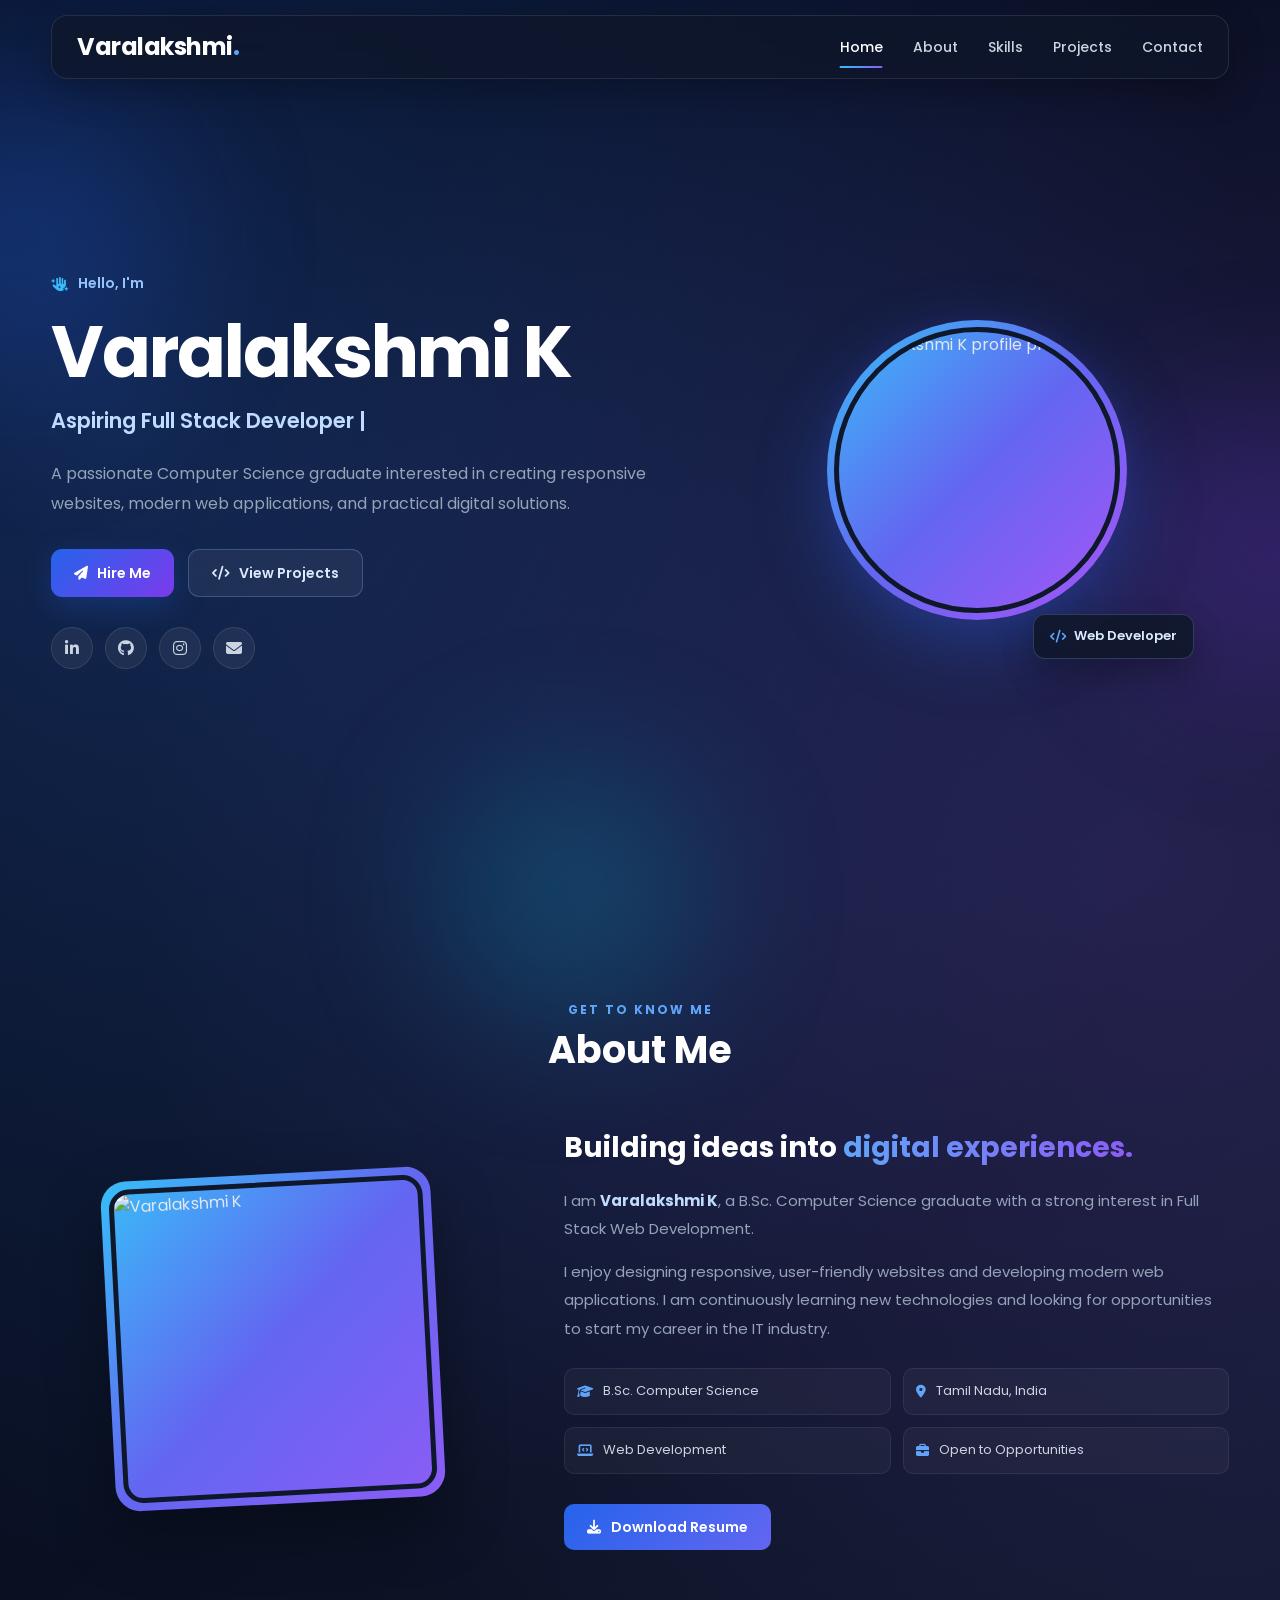
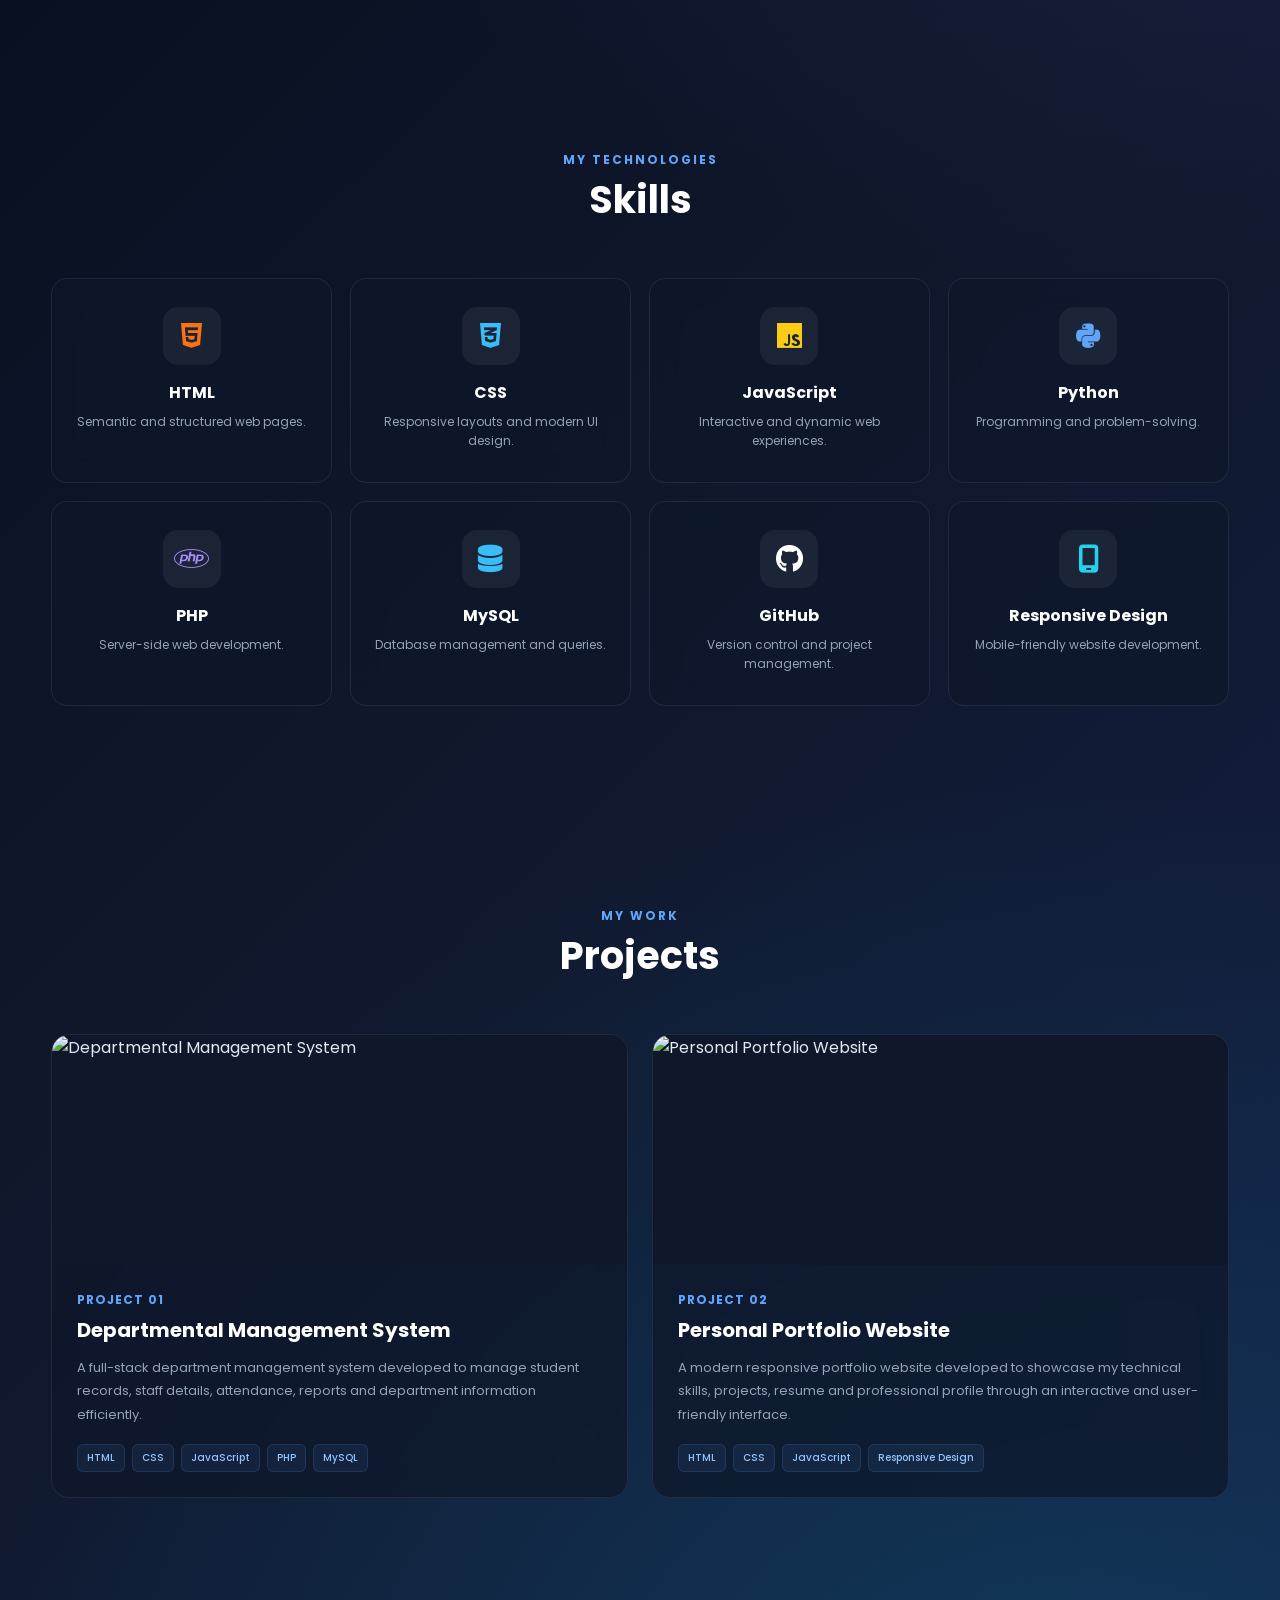
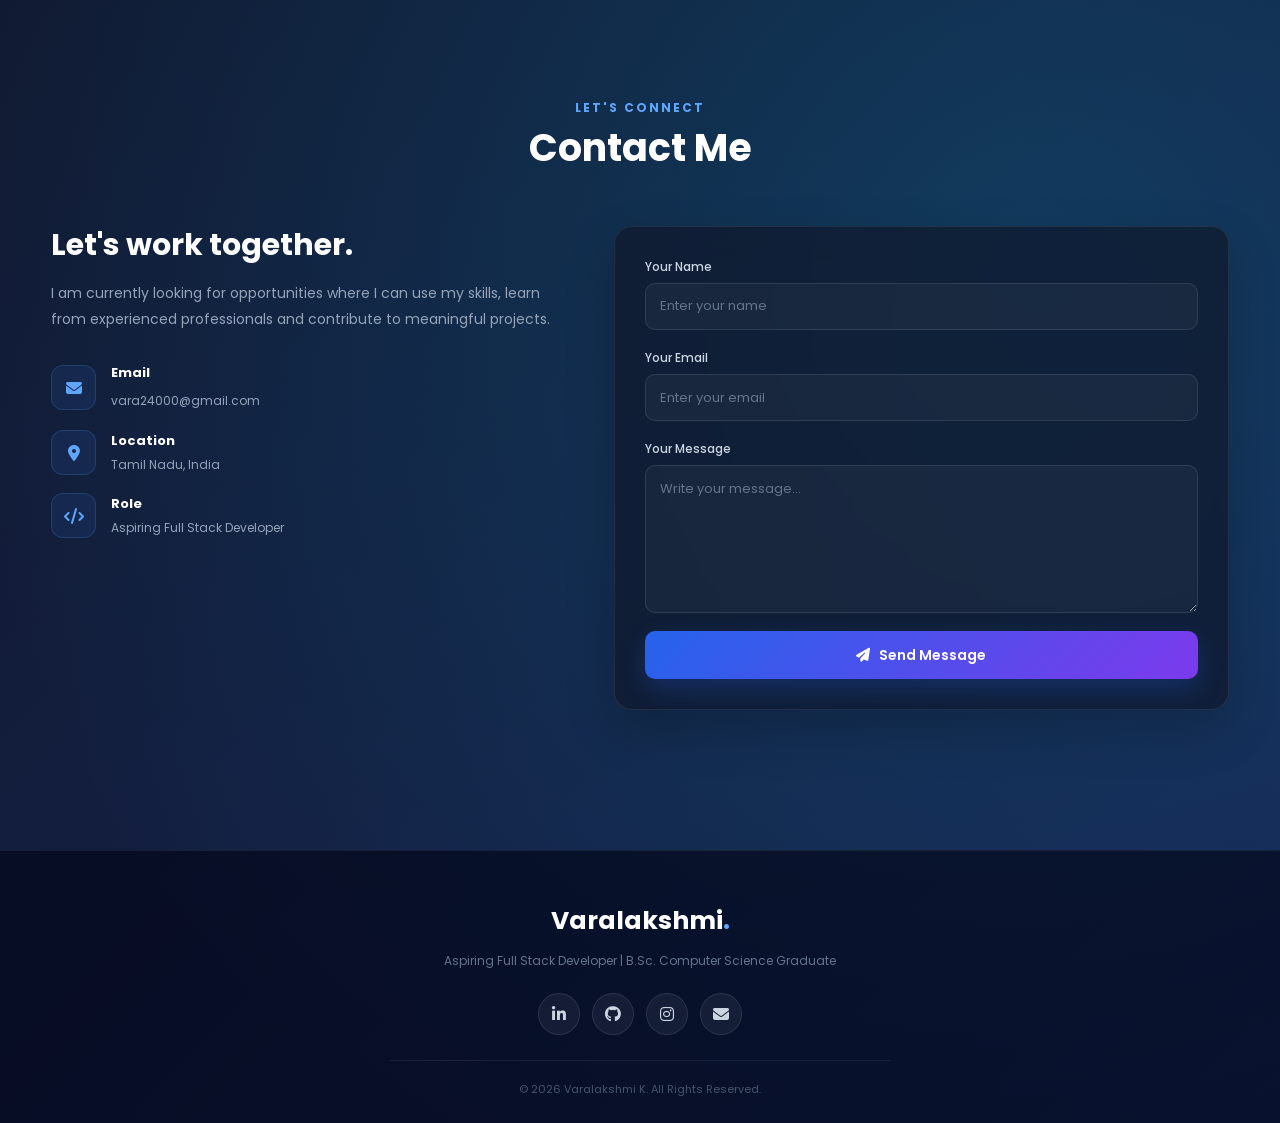
==== index.html @ 0489f7c1 "Add files via upload" ====
<!DOCTYPE html>
<html lang="en">

<head>
    <meta charset="UTF-8">
    <meta name="viewport" content="width=device-width, initial-scale=1.0">

    <title>Varalakshmi K | Full Stack Developer</title>

    <meta name="description"
        content="Portfolio of Varalakshmi K, B.Sc. Computer Science Graduate and aspiring Full Stack Developer.">

    <!-- Google Font -->
    <link rel="preconnect" href="https://fonts.googleapis.com">
    <link rel="preconnect" href="https://fonts.gstatic.com" crossorigin>

    <link
        href="https://fonts.googleapis.com/css2?family=Poppins:wght@300;400;500;600;700&display=swap"
        rel="stylesheet">

    <!-- Font Awesome -->
    <link
        rel="stylesheet"
        href="https://cdnjs.cloudflare.com/ajax/libs/font-awesome/6.5.1/css/all.min.css">

    <!-- Main CSS -->
    <link rel="stylesheet" href="style.css">
</head>

<body>

    <!-- ================= BACKGROUND GRAPHICS ================= -->

    <div class="bg-shape shape-one" aria-hidden="true"></div>
    <div class="bg-shape shape-two" aria-hidden="true"></div>
    <div class="bg-shape shape-three" aria-hidden="true"></div>


    <!-- ================= NAVBAR ================= -->

    <header>
        <nav class="navbar" aria-label="Main Navigation">

            <a href="#home" class="logo" aria-label="Varalakshmi Home">
                Varalakshmi<span>.</span>
            </a>

            <button
                type="button"
                class="menu-toggle"
                aria-label="Open Menu"
                aria-expanded="false"
                aria-controls="navLinks">

                <i class="fas fa-bars" aria-hidden="true"></i>

            </button>

            <ul class="nav-links" id="navLinks">

                <li>
                    <a href="#home">Home</a>
                </li>

                <li>
                    <a href="#about">About</a>
                </li>

                <li>
                    <a href="#skills">Skills</a>
                </li>

                <li>
                    <a href="#projects">Projects</a>
                </li>

                <li>
                    <a href="#contact">Contact</a>
                </li>

            </ul>

        </nav>
    </header>


    <!-- ================= MAIN CONTENT ================= -->

    <main>

        <!-- ================= HERO ================= -->

        <section id="home" class="hero hidden">

            <div class="hero-content">

                <p class="hello-text">
                    <i class="fas fa-hand-sparkles" aria-hidden="true"></i>
                    Hello, I'm
                </p>

                <h1>
                    Varalakshmi K
                </h1>

                <h2>
                    <span id="typing"></span>
                    <span class="cursor" aria-hidden="true">|</span>
                </h2>

                <p class="hero-description">
                    A passionate Computer Science graduate interested in
                    creating responsive websites, modern web applications,
                    and practical digital solutions.
                </p>


                <!-- Hero Buttons -->

                <div class="hero-buttons">

                    <a href="#contact" class="primary-btn">
                        <i class="fas fa-paper-plane" aria-hidden="true"></i>
                        Hire Me
                    </a>

                    <a href="#projects" class="secondary-btn">
                        <i class="fas fa-code" aria-hidden="true"></i>
                        View Projects
                    </a>

                </div>


                <!-- Social Links -->

                <div class="hero-social">

                    <a
                        href="https://www.linkedin.com/in/vara24/"
                        target="_blank"
                        rel="noopener noreferrer"
                        aria-label="LinkedIn">

                        <i class="fab fa-linkedin-in" aria-hidden="true"></i>

                    </a>

                    <a
                        href="https://github.com/vara2006-dev"
                        target="_blank"
                        rel="noopener noreferrer"
                        aria-label="GitHub">

                        <i class="fab fa-github" aria-hidden="true"></i>

                    </a>

                    <a
                        href="https://www.instagram.com/_codes.creation_/"
                        target="_blank"
                        rel="noopener noreferrer"
                        aria-label="Instagram">

                        <i class="fab fa-instagram" aria-hidden="true"></i>

                    </a>

                    <a
                        href="mailto:vara24000@gmail.com"
                        aria-label="Send email">

                        <i class="fas fa-envelope" aria-hidden="true"></i>

                    </a>

                </div>

            </div>


            <!-- Hero Profile -->

            <div class="hero-profile">

                <div class="profile-glow" aria-hidden="true"></div>

                <div class="profile-circle">

                    <img
                        src="img/hp.png"
                        alt="Varalakshmi K profile photo"
                        loading="eager">

                </div>

                <div class="profile-badge">

                    <i class="fas fa-code" aria-hidden="true"></i>

                    <span>
                        Web Developer
                    </span>

                </div>

            </div>

        </section>


        <!-- ================= ABOUT ================= -->

        <section id="about" class="section hidden">

            <div class="section-heading">

                <p>
                    GET TO KNOW ME
                </p>

                <h2>
                    About Me
                </h2>

            </div>


            <div class="about-container">

                <!-- About Image -->

                <div class="about-image">

                    <div class="about-image-border">

                        <img
                            src="img/profile.jpg"
                            alt="Varalakshmi K"
                            loading="lazy">

                    </div>

                </div>


                <!-- About Content -->

                <div class="about-content">

                    <h3>
                        Building ideas into
                        <span>digital experiences.</span>
                    </h3>

                    <p>
                        I am <strong>Varalakshmi K</strong>, a B.Sc.
                        Computer Science graduate with a strong interest
                        in Full Stack Web Development.
                    </p>

                    <p>
                        I enjoy designing responsive, user-friendly
                        websites and developing modern web applications.
                        I am continuously learning new technologies and
                        looking for opportunities to start my career in
                        the IT industry.
                    </p>


                    <!-- About Details -->

                    <div class="about-details">

                        <div>
                            <i class="fas fa-graduation-cap" aria-hidden="true"></i>

                            <span>
                                B.Sc. Computer Science
                            </span>
                        </div>

                        <div>
                            <i class="fas fa-location-dot" aria-hidden="true"></i>

                            <span>
                                Tamil Nadu, India
                            </span>
                        </div>

                        <div>
                            <i class="fas fa-laptop-code" aria-hidden="true"></i>

                            <span>
                                Web Development
                            </span>
                        </div>

                        <div>
                            <i class="fas fa-briefcase" aria-hidden="true"></i>

                            <span>
                                Open to Opportunities
                            </span>
                        </div>

                    </div>


                    <!-- Resume -->

                    <a
                        href="/Resume.pdf"
                        download
                        class="resume-btn">

                        <i class="fas fa-download" aria-hidden="true"></i>

                        Download Resume

                    </a>

                </div>

            </div>

        </section>


        <!-- ================= SKILLS ================= -->

        <section id="skills" class="section hidden">

            <div class="section-heading">

                <p>
                    MY TECHNOLOGIES
                </p>

                <h2>
                    Skills
                </h2>

            </div>


            <div class="skills-container">

                <!-- HTML -->

                <div class="skill-card">

                    <div class="skill-icon html">
                        <i class="fab fa-html5" aria-hidden="true"></i>
                    </div>

                    <h3>HTML</h3>

                    <p>
                        Semantic and structured web pages.
                    </p>

                </div>


                <!-- CSS -->

                <div class="skill-card">

                    <div class="skill-icon css">
                        <i class="fab fa-css3-alt" aria-hidden="true"></i>
                    </div>

                    <h3>CSS</h3>

                    <p>
                        Responsive layouts and modern UI design.
                    </p>

                </div>


                <!-- JavaScript -->

                <div class="skill-card">

                    <div class="skill-icon javascript">
                        <i class="fab fa-js" aria-hidden="true"></i>
                    </div>

                    <h3>JavaScript</h3>

                    <p>
                        Interactive and dynamic web experiences.
                    </p>

                </div>


                <!-- Python -->

                <div class="skill-card">

                    <div class="skill-icon python">
                        <i class="fab fa-python" aria-hidden="true"></i>
                    </div>

                    <h3>Python</h3>

                    <p>
                        Programming and problem-solving.
                    </p>

                </div>


                <!-- PHP -->

                <div class="skill-card">

                    <div class="skill-icon php">
                        <i class="fab fa-php" aria-hidden="true"></i>
                    </div>

                    <h3>PHP</h3>

                    <p>
                        Server-side web development.
                    </p>

                </div>


                <!-- MySQL -->

                <div class="skill-card">

                    <div class="skill-icon mysql">
                        <i class="fas fa-database" aria-hidden="true"></i>
                    </div>

                    <h3>MySQL</h3>

                    <p>
                        Database management and queries.
                    </p>

                </div>


                <!-- GitHub -->

                <div class="skill-card">

                    <div class="skill-icon github">
                        <i class="fab fa-github" aria-hidden="true"></i>
                    </div>

                    <h3>GitHub</h3>

                    <p>
                        Version control and project management.
                    </p>

                </div>


                <!-- Responsive Design -->

                <div class="skill-card">

                    <div class="skill-icon responsive">
                        <i class="fas fa-mobile-screen" aria-hidden="true"></i>
                    </div>

                    <h3>Responsive Design</h3>

                    <p>
                        Mobile-friendly website development.
                    </p>

                </div>

            </div>

        </section>


        <!-- ================= PROJECTS ================= -->

        <section id="projects" class="section hidden">

            <div class="section-heading">

                <p>
                    MY WORK
                </p>

                <h2>
                    Projects
                </h2>

            </div>


            <div class="projects-container">

                <!-- ================= PROJECT 01 ================= -->

                <article class="project-card">

                    <div class="project-image">

                        <img
                            src="img/project1.png"
                            alt="Departmental Management System"
                            loading="lazy">

                        <div
                            class="project-overlay"
                            aria-hidden="true">

                            <i class="fas fa-building"></i>

                        </div>

                    </div>


                    <div class="project-content">

                        <span class="project-number">
                            PROJECT 01
                        </span>

                        <h3>
                            Departmental Management System
                        </h3>

                        <p>
                            A full-stack department management system
                            developed to manage student records,
                            staff details, attendance, reports and
                            department information efficiently.
                        </p>


                        <div class="project-tags">

                            <span>HTML</span>
                            <span>CSS</span>
                            <span>JavaScript</span>
                            <span>PHP</span>
                            <span>MySQL</span>

                        </div>

                    </div>

                </article>


                <!-- ================= PROJECT 02 ================= -->

                <article class="project-card">

                    <div class="project-image">

                        <img
                            src="img/project3.png"
                            alt="Personal Portfolio Website"
                            loading="lazy">

                        <div
                            class="project-overlay"
                            aria-hidden="true">

                            <i class="fas fa-laptop-code"></i>

                        </div>

                    </div>


                    <div class="project-content">

                        <span class="project-number">
                            PROJECT 02
                        </span>

                        <h3>
                            Personal Portfolio Website
                        </h3>

                        <p>
                            A modern responsive portfolio website
                            developed to showcase my technical skills,
                            projects, resume and professional profile
                            through an interactive and user-friendly
                            interface.
                        </p>


                        <div class="project-tags">

                            <span>HTML</span>
                            <span>CSS</span>
                            <span>JavaScript</span>
                            <span>Responsive Design</span>

                        </div>

                    </div>

                </article>

            </div>

        </section>


        <!-- ================= CONTACT ================= -->

        <section id="contact" class="section hidden">

            <div class="section-heading">

                <p>
                    LET'S CONNECT
                </p>

                <h2>
                    Contact Me
                </h2>

            </div>


            <div class="contact-container">

                <!-- Contact Information -->

                <div class="contact-info">

                    <h3>
                        Let's work together.
                    </h3>

                    <p>
                        I am currently looking for opportunities
                        where I can use my skills, learn from
                        experienced professionals and contribute
                        to meaningful projects.
                    </p>


                    <div class="contact-details">

                        <!-- Email -->

                        <div class="contact-item">

                            <div class="contact-icon">

                                <i
                                    class="fas fa-envelope"
                                    aria-hidden="true">
                                </i>

                            </div>

                            <div>

                                <h4>
                                    Email
                                </h4>

                                <a href="mailto:vara24000@gmail.com">
                                    vara24000@gmail.com
                                </a>

                            </div>

                        </div>


                        <!-- Location -->

                        <div class="contact-item">

                            <div class="contact-icon">

                                <i
                                    class="fas fa-location-dot"
                                    aria-hidden="true">
                                </i>

                            </div>

                            <div>

                                <h4>
                                    Location
                                </h4>

                                <p>
                                    Tamil Nadu, India
                                </p>

                            </div>

                        </div>


                        <!-- Role -->

                        <div class="contact-item">

                            <div class="contact-icon">

                                <i
                                    class="fas fa-code"
                                    aria-hidden="true">
                                </i>

                            </div>

                            <div>

                                <h4>
                                    Role
                                </h4>

                                <p>
                                    Aspiring Full Stack Developer
                                </p>

                            </div>

                        </div>

                    </div>

                </div>


               <!-- Contact Form -->

<form
    class="contact-form"
    id="contactForm"
    action="contact.php"
    method="POST">

    <div class="input-group">

        <label for="name">
            Your Name
        </label>

        <input
            type="text"
            id="name"
            name="name"
            placeholder="Enter your name"
            autocomplete="name"
            required>

    </div>


    <div class="input-group">

        <label for="email">
            Your Email
        </label>

        <input
            type="email"
            id="email"
            name="email"
            placeholder="Enter your email"
            autocomplete="email"
            required>

    </div>


    <div class="input-group">

        <label for="message">
            Your Message
        </label>

        <textarea
            id="message"
            name="message"
            placeholder="Write your message..."
            rows="6"
            required></textarea>

    </div>


    <button
        type="submit"
        class="send-btn"
        id="sendMessageBtn">

        <i
            class="fas fa-paper-plane"
            aria-hidden="true">
        </i>

        Send Message

    </button>


    <div
        class="form-status"
        id="formStatus"
        role="status"
        aria-live="polite">
    </div>

</form>

        </section>

    </main>


    <!-- ================= FOOTER ================= -->

    <footer>

        <div class="footer-content">

            <h3 class="footer-logo">
                Varalakshmi<span>.</span>
            </h3>

            <p>
                Aspiring Full Stack Developer |
                B.Sc. Computer Science Graduate
            </p>


            <div class="social-links">

                <!-- LinkedIn -->

                <a
                    href="https://www.linkedin.com/in/vara24/"
                    target="_blank"
                    rel="noopener noreferrer"
                    aria-label="LinkedIn">

                    <i
                        class="fab fa-linkedin-in"
                        aria-hidden="true">
                    </i>

                </a>


                <!-- GitHub -->

                <a
                    href="https://github.com/vara2006-dev"
                    target="_blank"
                    rel="noopener noreferrer"
                    aria-label="GitHub">

                    <i
                        class="fab fa-github"
                        aria-hidden="true">
                    </i>

                </a>


                <!-- Instagram -->

                <a
                    href="https://www.instagram.com/_codes.creation_/"
                    target="_blank"
                    rel="noopener noreferrer"
                    aria-label="Instagram">

                    <i
                        class="fab fa-instagram"
                        aria-hidden="true">
                    </i>

                </a>


                <!-- Email -->

                <a
                    href="mailto:vara24000@gmail.com"
                    aria-label="Send email">

                    <i
                        class="fas fa-envelope"
                        aria-hidden="true">
                    </i>

                </a>

            </div>


            <div class="footer-line"></div>


            <p class="copyright">
                © 2026 Varalakshmi K. All Rights Reserved.
            </p>

        </div>

    </footer>


    <!-- JavaScript -->
    <script src="script.js"></script>

</body>

</html>
---- style.css ----
/* =========================================================
   VARALAKSHMI K — PORTFOLIO
   CLEAN / ALIGNED / RESPONSIVE VERSION
========================================================= */

/* ================= RESET ================= */

* {
    margin: 0;
    padding: 0;
    box-sizing: border-box;
}

html {
    scroll-behavior: smooth;
}

body {
    font-family: "Poppins", "Segoe UI", Arial, sans-serif;
    background:
        radial-gradient(circle at 10% 10%,
            rgba(59, 130, 246, 0.25),
            transparent 28%),
        radial-gradient(circle at 90% 20%,
            rgba(139, 92, 246, 0.20),
            transparent 28%),
        radial-gradient(circle at 80% 80%,
            rgba(6, 182, 212, 0.18),
            transparent 30%),
        linear-gradient(
            135deg,
            #020617 0%,
            #0f172a 48%,
            #172554 100%
        );

    color: #e2e8f0;
    min-height: 100vh;
    overflow-x: hidden;
    line-height: 1.6;
}

a {
    color: inherit;
    text-decoration: none;
}

button,
input,
textarea {
    font-family: inherit;
}

button,
a {
    -webkit-tap-highlight-color: transparent;
}

img {
    display: block;
    max-width: 100%;
}

section {
    scroll-margin-top: 100px;
}


/* =========================================================
   BACKGROUND SHAPES
========================================================= */

.bg-shape {
    position: fixed;
    border-radius: 50%;
    filter: blur(80px);
    opacity: 0.25;
    pointer-events: none;
    z-index: -1;
    animation: backgroundFloat 10s ease-in-out infinite;
}

.shape-one {
    width: 300px;
    height: 300px;
    background: #2563eb;
    top: 10%;
    left: -130px;
}

.shape-two {
    width: 280px;
    height: 280px;
    background: #7c3aed;
    top: 45%;
    right: -130px;
    animation-delay: 2s;
}

.shape-three {
    width: 250px;
    height: 250px;
    background: #06b6d4;
    bottom: -120px;
    left: 35%;
    animation-delay: 4s;
}

@keyframes backgroundFloat {
    0%,
    100% {
        transform: translate(0, 0);
    }

    50% {
        transform: translate(25px, -30px);
    }
}


/* =========================================================
   NAVBAR
========================================================= */

header {
    position: fixed;
    top: 0;
    left: 0;
    width: 100%;
    z-index: 1000;
}

.navbar {
    width: min(92%, 1200px);
    min-height: 64px;
    margin: 15px auto;

    padding: 0 25px;

    display: flex;
    align-items: center;
    justify-content: space-between;

    background: rgba(15, 23, 42, 0.78);
    border: 1px solid rgba(255, 255, 255, 0.10);
    border-radius: 16px;

    backdrop-filter: blur(18px);
    -webkit-backdrop-filter: blur(18px);

    box-shadow: 0 12px 35px rgba(0, 0, 0, 0.25);
}

.logo {
    flex-shrink: 0;
    color: #fff;
    font-size: 24px;
    font-weight: 700;
    letter-spacing: -0.5px;
}

.logo span {
    color: #60a5fa;
}

.nav-links {
    display: flex;
    align-items: center;
    gap: 30px;
    list-style: none;
}

.nav-links a {
    position: relative;
    display: inline-block;

    color: #cbd5e1;
    font-size: 14px;
    font-weight: 500;

    padding: 5px 0;

    transition: color 0.3s ease;
}

.nav-links a::after {
    content: "";
    position: absolute;

    width: 0;
    height: 2px;

    left: 50%;
    bottom: -5px;

    transform: translateX(-50%);

    border-radius: 5px;

    background: linear-gradient(
        90deg,
        #38bdf8,
        #8b5cf6
    );

    transition: width 0.3s ease;
}

.nav-links a:hover,
.nav-links a.active {
    color: #fff;
}

.nav-links a:hover::after,
.nav-links a.active::after {
    width: 100%;
}

.menu-toggle {
    display: none;

    width: 42px;
    height: 42px;

    border: 0;
    border-radius: 10px;

    background: rgba(255, 255, 255, 0.06);
    color: #fff;

    font-size: 20px;
    cursor: pointer;
}


/* =========================================================
   COMMON CONTAINER
========================================================= */

.hero,
.section {
    width: min(92%, 1200px);
    margin-left: auto;
    margin-right: auto;
}


/* =========================================================
   HERO
========================================================= */

.hero {
    min-height: 100vh;

    padding-top: 120px;
    padding-bottom: 80px;

    display: grid;

    grid-template-columns:
        minmax(0, 1.1fr)
        minmax(360px, 0.9fr);

    gap: 60px;

    align-items: center;
}

.hero-content {
    min-width: 0;
}

.hello-text {
    display: inline-flex;
    align-items: center;
    gap: 9px;

    margin-bottom: 18px;

    color: #93c5fd;

    font-size: 14px;
    font-weight: 600;
}

.hello-text i {
    color: #38bdf8;
}

.hero h1 {
    margin-bottom: 14px;

    color: #fff;

    font-size: clamp(42px, 6vw, 72px);
    line-height: 1.08;

    font-weight: 700;
    letter-spacing: -2px;
}

.hero h2 {
    min-height: 34px;

    margin-bottom: 20px;

    color: #bfdbfe;

    font-size: 21px;
    line-height: 1.5;
    font-weight: 600;
}

.hero-description {
    max-width: 600px;

    margin-bottom: 30px;

    color: #94a3b8;

    font-size: 16px;
    line-height: 1.9;
}


/* =========================================================
   HERO BUTTONS
========================================================= */

.hero-buttons {
    display: flex;
    align-items: center;
    flex-wrap: wrap;
    gap: 14px;

    margin-bottom: 30px;
}

.primary-btn,
.secondary-btn {
    min-height: 48px;

    display: inline-flex;
    align-items: center;
    justify-content: center;
    gap: 9px;

    padding: 0 23px;

    border-radius: 11px;

    font-size: 14px;
    font-weight: 600;

    transition:
        transform 0.3s ease,
        box-shadow 0.3s ease,
        background 0.3s ease;
}

.primary-btn {
    background: linear-gradient(
        135deg,
        #2563eb,
        #7c3aed
    );

    color: #fff;

    box-shadow:
        0 10px 30px rgba(37, 99, 235, 0.25);
}

.primary-btn:hover {
    transform: translateY(-3px);

    box-shadow:
        0 15px 35px rgba(37, 99, 235, 0.4);
}

.secondary-btn {
    background: rgba(255, 255, 255, 0.06);

    border: 1px solid rgba(
        147,
        197,
        253,
        0.25
    );

    color: #dbeafe;

    backdrop-filter: blur(10px);
}

.secondary-btn:hover {
    transform: translateY(-3px);
    background: rgba(96, 165, 250, 0.12);
}


/* =========================================================
   SOCIAL
========================================================= */

.hero-social,
.social-links {
    display: flex;
    align-items: center;
    gap: 12px;
}

.hero-social a,
.social-links a {
    width: 42px;
    height: 42px;

    display: flex;
    align-items: center;
    justify-content: center;

    border-radius: 50%;

    background: rgba(255, 255, 255, 0.06);

    border: 1px solid rgba(
        255,
        255,
        255,
        0.10
    );

    color: #cbd5e1;

    transition:
        transform 0.3s ease,
        color 0.3s ease,
        background 0.3s ease;
}

.hero-social a:hover,
.social-links a:hover {
    transform: translateY(-4px);

    color: #fff;

    background: rgba(
        59,
        130,
        246,
        0.22
    );
}


/* =========================================================
   HERO PROFILE
========================================================= */

.hero-profile {
    position: relative;

    width: 100%;
    min-height: 450px;

    display: flex;
    align-items: center;
    justify-content: center;
}

.profile-glow {
    position: absolute;

    width: 340px;
    height: 340px;

    border-radius: 50%;

    background: radial-gradient(
        circle,
        rgba(59, 130, 246, 0.45),
        rgba(124, 58, 237, 0.18),
        transparent 70%
    );

    filter: blur(10px);

    animation: profileGlow 5s ease-in-out infinite;
}

@keyframes profileGlow {
    0%,
    100% {
        transform: scale(1);
    }

    50% {
        transform: scale(1.08);
    }
}

.profile-circle {
    position: relative;
    z-index: 2;

    width: 300px;
    height: 300px;

    padding: 7px;

    flex-shrink: 0;

    border-radius: 50%;

    background: linear-gradient(
        135deg,
        #38bdf8,
        #6366f1,
        #a855f7
    );

    box-shadow:
        0 25px 70px rgba(
            37,
            99,
            235,
            0.35
        );
}

.profile-circle img {
    width: 100%;
    height: 100%;

    object-fit: cover;

    border-radius: 50%;

    border: 5px solid #0f172a;
}

.profile-badge {
    position: absolute;

    z-index: 4;

    right: 7%;
    bottom: 8%;

    display: inline-flex;
    align-items: center;
    gap: 8px;

    padding: 11px 16px;

    border-radius: 12px;

    background: rgba(
        15,
        23,
        42,
        0.88
    );

    border: 1px solid rgba(
        147,
        197,
        253,
        0.22
    );

    backdrop-filter: blur(15px);

    color: #dbeafe;

    font-size: 13px;
    font-weight: 600;

    box-shadow:
        0 15px 30px rgba(
            0,
            0,
            0,
            0.25
        );
}

.profile-badge i {
    color: #60a5fa;
}


/* =========================================================
   SECTION
========================================================= */

.section {
    padding-top: 100px;
    padding-bottom: 100px;
}

.section-heading {
    width: 100%;

    margin-bottom: 55px;

    text-align: center;
}

.section-heading p {
    margin-bottom: 8px;

    color: #60a5fa;

    font-size: 12px;
    font-weight: 700;

    letter-spacing: 2px;
}

.section-heading h2 {
    color: #fff;

    font-size: 38px;
    line-height: 1.2;

    font-weight: 700;
}


/* =========================================================
   ABOUT
========================================================= */

.about-container {
    width: 100%;

    display: grid;

    grid-template-columns:
        minmax(300px, 0.8fr)
        minmax(0, 1.2fr);

    gap: 70px;

    align-items: center;
}

.about-image {
    width: 100%;

    display: flex;
    align-items: center;
    justify-content: center;
}

.about-image-border {
    width: min(330px, 100%);

    padding: 8px;

    border-radius: 25px;

    background: linear-gradient(
        135deg,
        #38bdf8,
        #6366f1,
        #8b5cf6
    );

    transform: rotate(-3deg);

    box-shadow:
        0 25px 60px rgba(
            0,
            0,
            0,
            0.35
        );

    transition:
        transform 0.4s ease;
}

.about-image-border:hover {
    transform:
        rotate(0deg)
        translateY(-5px);
}

.about-image-border img {
    width: 100%;
    aspect-ratio: 1 / 1;

    object-fit: cover;

    border-radius: 20px;

    border: 5px solid #0f172a;
}

.about-content {
    min-width: 0;
}

.about-content h3 {
    margin-bottom: 20px;

    color: #fff;

    font-size: 28px;
    line-height: 1.4;
}

.about-content h3 span {
    background: linear-gradient(
        90deg,
        #60a5fa,
        #8b5cf6
    );

    -webkit-background-clip: text;
    -webkit-text-fill-color: transparent;
    background-clip: text;
}

.about-content > p {
    margin-bottom: 14px;

    color: #94a3b8;

    font-size: 15px;
    line-height: 1.9;
}

.about-content strong {
    color: #bfdbfe;
}

.about-details {
    width: 100%;

    display: grid;

    grid-template-columns:
        repeat(2, minmax(0, 1fr));

    gap: 12px;

    margin:
        25px
        0
        30px;
}

.about-details div {
    min-width: 0;

    display: flex;
    align-items: center;

    gap: 10px;

    padding: 12px;

    border-radius: 10px;

    background: rgba(
        255,
        255,
        255,
        0.04
    );

    border: 1px solid rgba(
        255,
        255,
        255,
        0.07
    );

    color: #cbd5e1;

    font-size: 13px;
}

.about-details i {
    flex-shrink: 0;
    color: #60a5fa;
}

.resume-btn {
    min-height: 46px;

    display: inline-flex;
    align-items: center;
    justify-content: center;

    gap: 10px;

    padding: 0 23px;

    border-radius: 10px;

    background: linear-gradient(
        135deg,
        #2563eb,
        #6366f1
    );

    color: #fff;

    font-size: 14px;
    font-weight: 600;

    transition:
        transform 0.3s ease,
        box-shadow 0.3s ease;
}

.resume-btn:hover {
    transform: translateY(-3px);

    box-shadow:
        0 12px 30px rgba(
            37,
            99,
            235,
            0.3
        );
}


/* =========================================================
   SKILLS
========================================================= */

.skills-container {
    width: 100%;

    display: grid;

    grid-template-columns:
        repeat(4, minmax(0, 1fr));

    gap: 18px;
}

.skill-card {
    min-width: 0;
    min-height: 205px;

    padding: 28px 20px;

    display: flex;
    flex-direction: column;
    align-items: center;
    justify-content: flex-start;

    text-align: center;

    background: rgba(
        15,
        23,
        42,
        0.65
    );

    border: 1px solid rgba(
        255,
        255,
        255,
        0.08
    );

    border-radius: 16px;

    backdrop-filter: blur(15px);

    transition:
        transform 0.3s ease,
        border-color 0.3s ease,
        box-shadow 0.3s ease;
}

.skill-card:hover {
    transform: translateY(-8px);

    border-color: rgba(
        96,
        165,
        250,
        0.35
    );

    box-shadow:
        0 20px 40px rgba(
            0,
            0,
            0,
            0.25
        );
}

.skill-icon {
    width: 58px;
    height: 58px;

    margin-bottom: 17px;

    flex-shrink: 0;

    display: flex;
    align-items: center;
    justify-content: center;

    border-radius: 15px;

    background: rgba(
        255,
        255,
        255,
        0.06
    );

    color: #60a5fa;

    font-size: 28px;
}

.skill-card h3 {
    margin-bottom: 8px;

    color: #fff;

    font-size: 16px;
    line-height: 1.4;
}

.skill-card p {
    color: #94a3b8;

    font-size: 12px;
    line-height: 1.6;
}

.skill-icon.html {
    color: #f97316;
}

.skill-icon.css {
    color: #38bdf8;
}

.skill-icon.javascript {
    color: #facc15;
}

.skill-icon.python {
    color: #60a5fa;
}

.skill-icon.php {
    color: #a78bfa;
}

.skill-icon.mysql {
    color: #38bdf8;
}

.skill-icon.github {
    color: #fff;
}

.skill-icon.responsive {
    color: #22d3ee;
}


/* =========================================================
   PROJECTS
========================================================= */

.projects-container {
    width: 100%;

    display: grid;

    grid-template-columns:
        repeat(2, minmax(0, 1fr));

    gap: 24px;
}

.project-card {
    min-width: 0;

    overflow: hidden;

    display: flex;
    flex-direction: column;

    background: rgba(
        15,
        23,
        42,
        0.72
    );

    border: 1px solid rgba(
        255,
        255,
        255,
        0.08
    );

    border-radius: 18px;

    backdrop-filter: blur(15px);

    transition:
        transform 0.35s ease,
        box-shadow 0.35s ease,
        border-color 0.35s ease;
}

.project-card:hover {
    transform: translateY(-10px);

    border-color: rgba(
        96,
        165,
        250,
        0.3
    );

    box-shadow:
        0 25px 55px rgba(
            0,
            0,
            0,
            0.3
        );
}

.project-image {
    width: 100%;
    height: 230px;

    position: relative;

    overflow: hidden;

    flex-shrink: 0;

    background: #0f172a;
}

.project-image img {
    width: 100%;
    height: 100%;

    object-fit: cover;

    transition:
        transform 0.5s ease;
}

.project-card:hover
.project-image img {
    transform: scale(1.06);
}

.project-overlay {
    position: absolute;
    inset: 0;

    display: flex;
    align-items: center;
    justify-content: center;

    background: rgba(
        15,
        23,
        42,
        0.25
    );

    opacity: 0;

    transition:
        opacity 0.3s ease;
}

.project-card:hover
.project-overlay {
    opacity: 1;
}

.project-overlay i {
    width: 55px;
    height: 55px;

    display: flex;
    align-items: center;
    justify-content: center;

    border-radius: 50%;

    background: rgba(
        255,
        255,
        255,
        0.15
    );

    backdrop-filter: blur(10px);

    color: #fff;

    font-size: 22px;
}

.project-content {
    flex: 1;

    display: flex;
    flex-direction: column;

    padding: 25px;
}

.project-number {
    color: #60a5fa;

    font-size: 12px;
    font-weight: 700;

    letter-spacing: 1px;
}

.project-content h3 {
    margin:
        7px
        0
        12px;

    color: #fff;

    font-size: 20px;
    line-height: 1.4;
}

.project-content p {
    margin-bottom: 18px;

    color: #94a3b8;

    font-size: 13px;
    line-height: 1.8;
}

.project-tags {
    display: flex;
    flex-wrap: wrap;
    gap: 7px;

    margin-top: auto;
}

.project-tags span {
    padding: 5px 9px;

    border-radius: 6px;

    background: rgba(
        96,
        165,
        250,
        0.08
    );

    border: 1px solid rgba(
        96,
        165,
        250,
        0.15
    );

    color: #93c5fd;

    font-size: 10px;
    font-weight: 500;
}


/* =========================================================
   CONTACT
========================================================= */

.contact-container {
    width: 100%;

    display: grid;

    grid-template-columns:
        minmax(0, 0.9fr)
        minmax(0, 1.1fr);

    gap: 60px;

    align-items: start;
}

.contact-info {
    min-width: 0;
}

.contact-info h3 {
    margin-bottom: 15px;

    color: #fff;

    font-size: 30px;
    line-height: 1.3;
}

.contact-info > p {
    max-width: 500px;

    margin-bottom: 30px;

    color: #94a3b8;

    font-size: 14px;
    line-height: 1.9;
}

.contact-details {
    display: flex;
    flex-direction: column;
    gap: 18px;
}

.contact-item {
    display: flex;
    align-items: center;

    gap: 15px;
}

.contact-icon {
    width: 45px;
    height: 45px;

    flex-shrink: 0;

    display: flex;
    align-items: center;
    justify-content: center;

    border-radius: 12px;

    background: rgba(
        59,
        130,
        246,
        0.10
    );

    border: 1px solid rgba(
        96,
        165,
        250,
        0.18
    );

    color: #60a5fa;
}

.contact-item h4 {
    margin-bottom: 3px;

    color: #fff;

    font-size: 13px;
}

.contact-item a,
.contact-item p {
    color: #94a3b8;

    font-size: 12px;

    overflow-wrap: anywhere;
}

.contact-item a:hover {
    color: #60a5fa;
}


/* =========================================================
   CONTACT FORM
========================================================= */

.contact-form {
    width: 100%;

    padding: 30px;

    border-radius: 18px;

    background: rgba(
        15,
        23,
        42,
        0.68
    );

    border: 1px solid rgba(
        255,
        255,
        255,
        0.08
    );

    backdrop-filter: blur(15px);

    box-shadow:
        0 20px 50px rgba(
            0,
            0,
            0,
            0.2
        );
}

.input-group {
    width: 100%;
    margin-bottom: 18px;
}

.input-group label {
    display: block;

    margin-bottom: 7px;

    color: #cbd5e1;

    font-size: 12px;
    font-weight: 500;
}

.input-group input,
.input-group textarea {
    width: 100%;

    display: block;

    outline: none;

    border: 1px solid rgba(
        255,
        255,
        255,
        0.10
    );

    border-radius: 10px;

    background: rgba(
        255,
        255,
        255,
        0.04
    );

    color: #fff;

    padding:
        13px
        14px;

    font-size: 13px;

    transition:
        border-color 0.3s ease,
        background 0.3s ease,
        box-shadow 0.3s ease;
}

.input-group input {
    height: 47px;
}

.input-group textarea {
    min-height: 130px;
    resize: vertical;
}

.input-group input::placeholder,
.input-group textarea::placeholder {
    color: #64748b;
}

.input-group input:focus,
.input-group textarea:focus {
    border-color: rgba(
        96,
        165,
        250,
        0.55
    );

    background: rgba(
        96,
        165,
        250,
        0.05
    );

    box-shadow:
        0 0 0 3px rgba(
            59,
            130,
            246,
            0.08
        );
}


/* =========================================================
   SEND BUTTON
========================================================= */

.send-btn {
    width: 100%;
    min-height: 48px;

    border: none;
    border-radius: 10px;

    display: flex;
    align-items: center;
    justify-content: center;

    gap: 9px;

    background: linear-gradient(
        135deg,
        #2563eb,
        #7c3aed
    );

    color: #fff;

    font-size: 14px;
    font-weight: 600;

    cursor: pointer;

    box-shadow:
        0 10px 25px rgba(
            37,
            99,
            235,
            0.25
        );

    transition:
        transform 0.3s ease,
        box-shadow 0.3s ease,
        opacity 0.3s ease;
}

.send-btn:hover:not(:disabled) {
    transform: translateY(-3px);

    box-shadow:
        0 15px 30px rgba(
            37,
            99,
            235,
            0.35
        );
}

.send-btn:active:not(:disabled) {
    transform: translateY(0);
}

.send-btn:disabled {
    opacity: 0.75;
    cursor: not-allowed;
}


/* =========================================================
   FORM STATUS
   HTML:
   #formStatus
========================================================= */

.form-status {
    display: none;

    width: 100%;

    margin-top: 18px;

    padding: 14px 16px;

    border-radius: 10px;

    font-size: 13px;
    line-height: 1.6;

    text-align: center;

    word-break: break-word;

    animation:
        messageFadeIn 0.35s ease;
}

.form-status.success {
    display: block;

    background: rgba(
        34,
        197,
        94,
        0.12
    );

    border: 1px solid rgba(
        34,
        197,
        94,
        0.35
    );

    color: #86efac;
}

.form-status.error {
    display: block;

    background: rgba(
        239,
        68,
        68,
        0.12
    );

    border: 1px solid rgba(
        239,
        68,
        68,
        0.35
    );

    color: #fca5a5;
}

.form-status.sending {
    display: block;

    background: rgba(
        59,
        130,
        246,
        0.10
    );

    border: 1px solid rgba(
        59,
        130,
        246,
        0.25
    );

    color: #93c5fd;
}

.form-status.success::before {
    content: "✓";

    width: 22px;
    height: 22px;

    margin-right: 7px;

    display: inline-flex;
    align-items: center;
    justify-content: center;

    border-radius: 50%;

    background: rgba(
        34,
        197,
        94,
        0.18
    );

    color: #86efac;

    font-weight: 700;
}

@keyframes messageFadeIn {
    from {
        opacity: 0;
        transform: translateY(-8px);
    }

    to {
        opacity: 1;
        transform: translateY(0);
    }
}


/* =========================================================
   SPINNER
========================================================= */

.fa-spinner {
    animation:
        spinnerRotate 0.8s linear infinite;
}

@keyframes spinnerRotate {
    from {
        transform: rotate(0deg);
    }

    to {
        transform: rotate(360deg);
    }
}


/* =========================================================
   FOOTER
========================================================= */

footer {
    margin-top: 40px;

    padding:
        50px
        20px
        25px;

    text-align: center;

    background: rgba(
        2,
        6,
        23,
        0.65
    );

    border-top: 1px solid rgba(
        255,
        255,
        255,
        0.07
    );
}

.footer-logo {
    margin-bottom: 10px;

    color: #fff;

    font-size: 25px;
    font-weight: 700;
}

.footer-logo span {
    color: #60a5fa;
}

.footer-content > p {
    color: #64748b;
    font-size: 12px;
}

.social-links {
    justify-content: center;
    margin: 22px 0;
}

.footer-line {
    width: min(100%, 500px);
    height: 1px;

    margin:
        25px
        auto
        20px;

    background: rgba(
        255,
        255,
        255,
        0.07
    );
}

.copyright {
    color: #475569 !important;
    font-size: 11px !important;
}


/* =========================================================
   SCROLL REVEAL
========================================================= */

.hidden {
    opacity: 0;

    transform: translateY(30px);

    transition:
        opacity 0.7s ease,
        transform 0.7s ease;
}

.hidden.show {
    opacity: 1;
    transform: translateY(0);
}


/* =========================================================
   SELECTION
========================================================= */

::selection {
    background: #2563eb;
    color: #fff;
}


/* =========================================================
   SCROLLBAR
========================================================= */

::-webkit-scrollbar {
    width: 8px;
}

::-webkit-scrollbar-track {
    background: #020617;
}

::-webkit-scrollbar-thumb {
    background: linear-gradient(
        #2563eb,
        #7c3aed
    );

    border-radius: 10px;
}


/* =========================================================
   TABLET
========================================================= */

@media (max-width: 1000px) {

    .hero {
        grid-template-columns: 1fr;
        gap: 35px;

        padding-top: 135px;

        text-align: center;
    }

    .hero-content {
        order: 2;
    }

    .hero-profile {
        order: 1;

        min-height: 360px;
    }

    .hero-description {
        margin-left: auto;
        margin-right: auto;
    }

    .hero-buttons,
    .hero-social {
        justify-content: center;
    }

    .profile-circle {
        width: 270px;
        height: 270px;
    }

    .profile-glow {
        width: 310px;
        height: 310px;
    }

    .profile-badge {
        right: calc(50% - 180px);
    }

    .about-container {
        grid-template-columns: 1fr;

        gap: 45px;

        text-align: center;
    }

    .about-image {
        justify-content: center;
    }

    .about-content {
        text-align: left;
    }

    .skills-container {
        grid-template-columns:
            repeat(2, minmax(0, 1fr));
    }

    .contact-container {
        grid-template-columns: 1fr;
        gap: 40px;
    }

    .contact-info > p {
        max-width: 700px;
    }
}


/* =========================================================
   MOBILE
========================================================= */

@media (max-width: 700px) {

    /* NAVBAR */

    .navbar {
        width: 94%;
        min-height: 58px;

        padding:
            0
            16px;
    }

    .logo {
        font-size: 21px;
    }

    .menu-toggle {
        display: flex;
        align-items: center;
        justify-content: center;
    }

    .nav-links {
        position: absolute;

        top: calc(100% + 8px);
        left: 0;

        width: 100%;

        display: none;

        flex-direction: column;

        gap: 0;

        padding: 8px;

        background: rgba(
            15,
            23,
            42,
            0.97
        );

        border: 1px solid rgba(
            255,
            255,
            255,
            0.08
        );

        border-radius: 14px;

        backdrop-filter: blur(20px);
    }

    .nav-links.active {
        display: flex;
    }

    .nav-links li {
        width: 100%;
    }

    .nav-links a {
        width: 100%;

        padding: 12px;

        text-align: center;
    }


    /* HERO */

    .hero {
        width: 90%;

        min-height: auto;

        padding:
            125px
            0
            70px;

        gap: 30px;
    }

    .hero-profile {
        min-height: 285px;
    }

    .profile-circle {
        width: 220px;
        height: 220px;
    }

    .profile-glow {
        width: 250px;
        height: 250px;
    }

    .profile-badge {
        right: 0;
        bottom: 0;

        padding:
            9px
            12px;

        font-size: 10px;
    }

    .hero h1 {
        font-size: 42px;
        letter-spacing: -1px;
    }

    .hero h2 {
        font-size: 18px;
    }

    .hero-description {
        font-size: 14px;
        line-height: 1.8;
    }

    .hero-buttons {
        flex-direction: column;
        align-items: stretch;
    }

    .primary-btn,
    .secondary-btn {
        width: 100%;
    }


    /* SECTION */

    .section {
        width: 90%;

        padding:
            75px
            0;
    }

    .section-heading {
        margin-bottom: 40px;
    }

    .section-heading h2 {
        font-size: 31px;
    }


    /* ABOUT */

    .about-image-border {
        width: min(270px, 90%);
    }

    .about-content {
        text-align: left;
    }

    .about-content h3 {
        font-size: 23px;
    }

    .about-details {
        grid-template-columns: 1fr;
    }


    /* SKILLS */

    .skills-container {
        grid-template-columns:
            repeat(2, minmax(0, 1fr));

        gap: 12px;
    }

    .skill-card {
        min-height: 190px;

        padding:
            22px
            12px;
    }

    .skill-card h3 {
        font-size: 14px;
    }


    /* PROJECTS */

    .projects-container {
        grid-template-columns: 1fr;
    }

    .project-image {
        height: 210px;
    }


    /* CONTACT */

    .contact-info h3 {
        font-size: 25px;
    }

    .contact-form {
        padding: 22px;
    }
}


/* =========================================================
   SMALL MOBILE
========================================================= */

@media (max-width: 420px) {

    .hero {
        width: 92%;
    }

    .section {
        width: 92%;
    }

    .hero h1 {
        font-size: 36px;
    }

    .hero h2 {
        font-size: 17px;
    }

    .profile-circle {
        width: 200px;
        height: 200px;
    }

    .profile-glow {
        width: 230px;
        height: 230px;
    }

    .profile-badge {
        right: -5px;
        bottom: -2px;
    }

    .about-image-border {
        width: 240px;
    }

    .skills-container {
        grid-template-columns: 1fr;
    }

    .skill-card {
        min-height: auto;
    }

    .contact-form {
        padding: 18px;
    }

    .send-btn {
        font-size: 13px;
    }
}


/* =========================================================
   VERY SMALL DEVICES
========================================================= */

@media (max-width: 340px) {

    .hero h1 {
        font-size: 32px;
    }

    .profile-circle {
        width: 185px;
        height: 185px;
    }

    .profile-glow {
        width: 210px;
        height: 210px;
    }

    .section-heading h2 {
        font-size: 28px;
    }

    .contact-form {
        padding: 15px;
    }
}
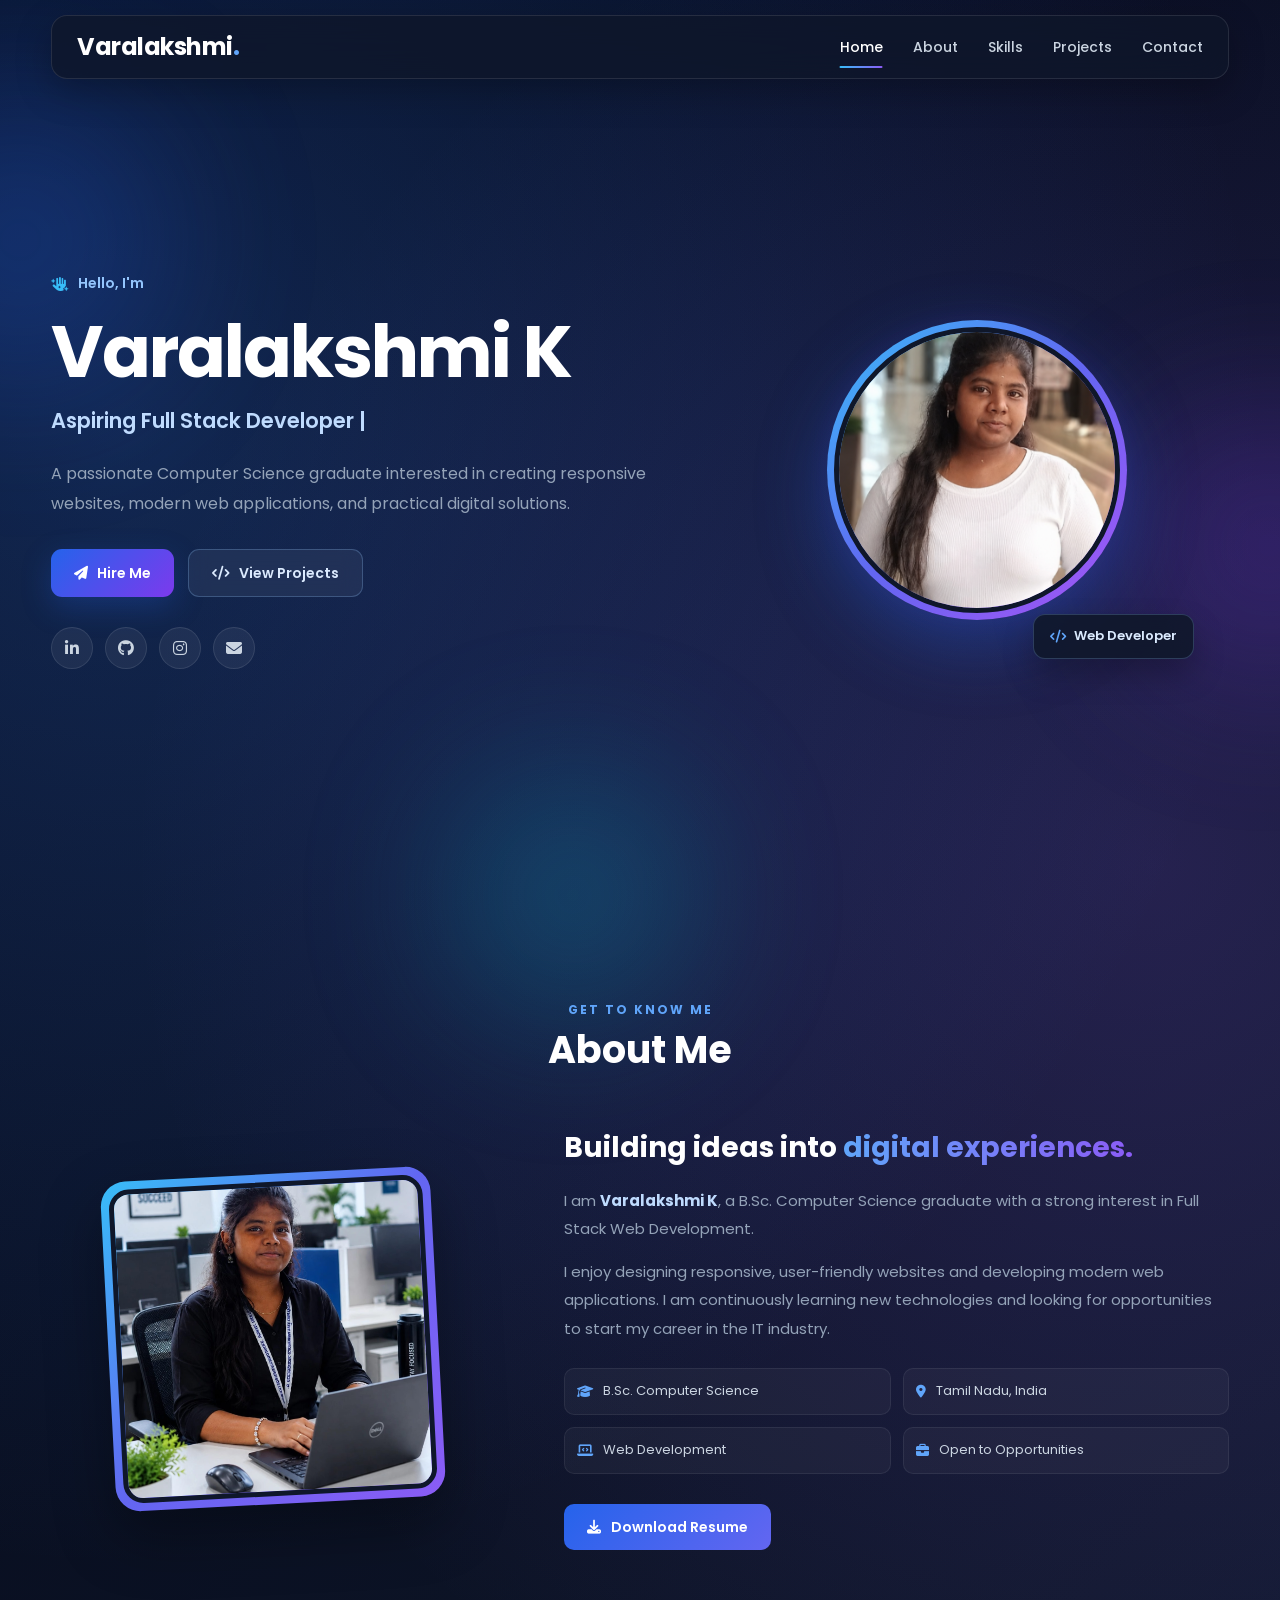
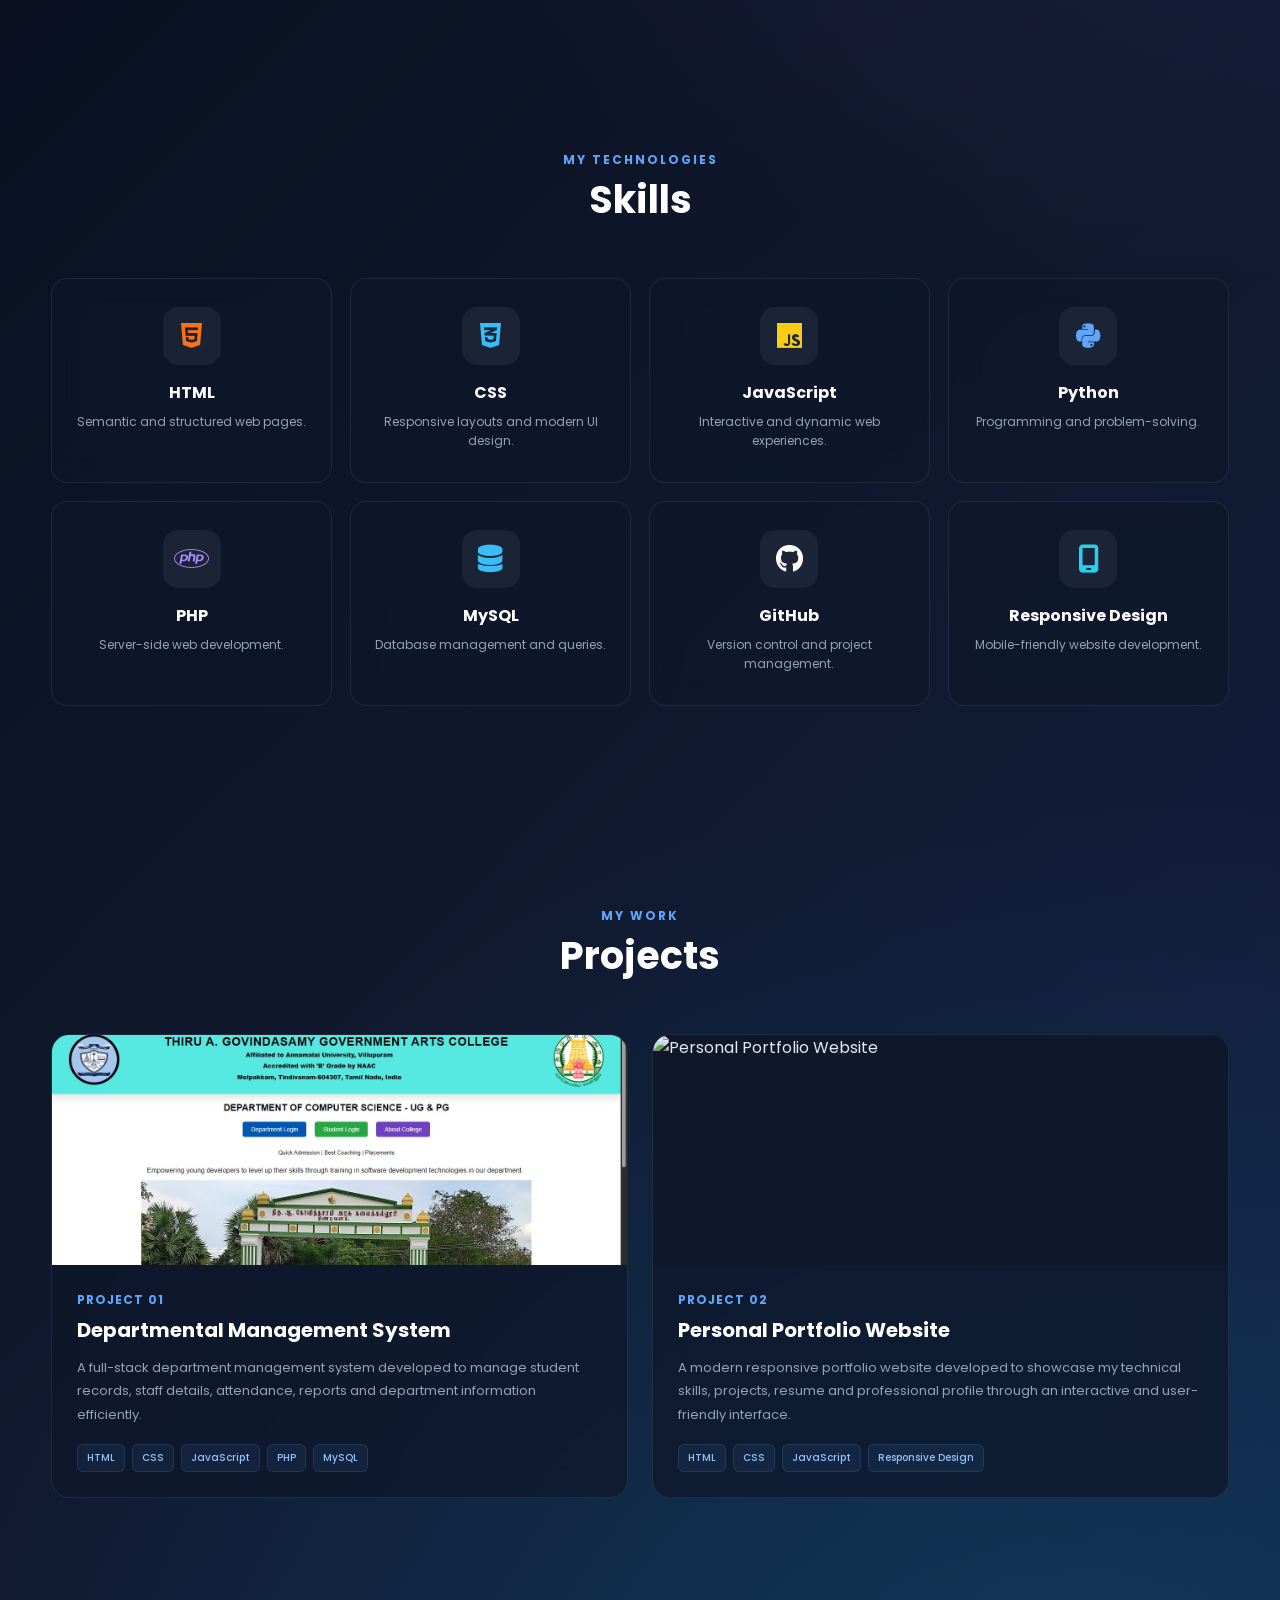
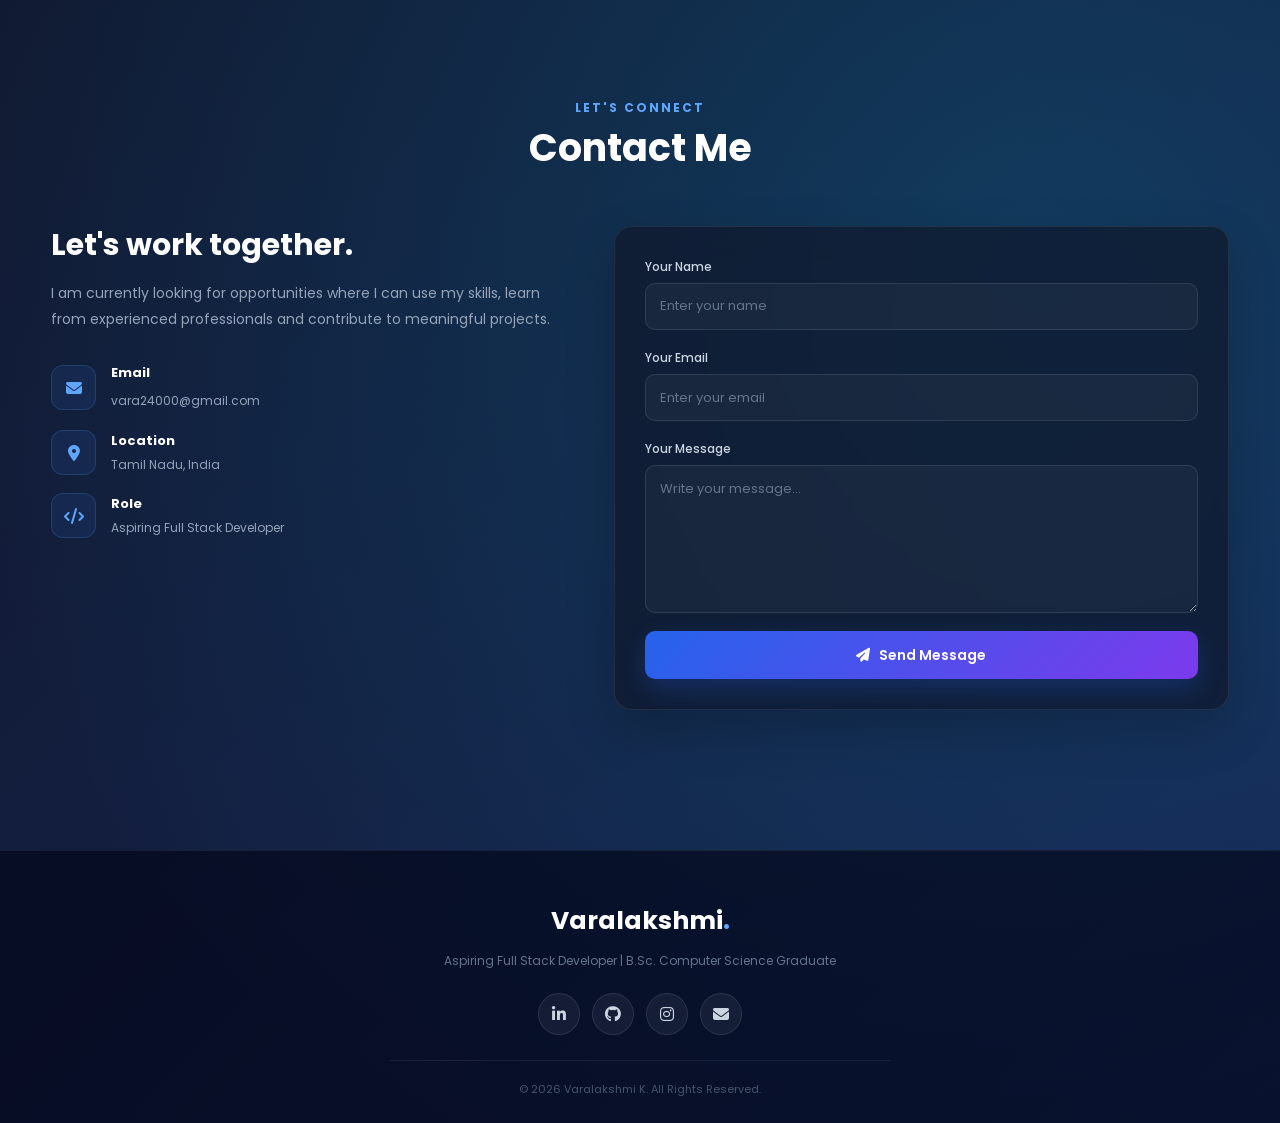
==== commit 634ec22d: "Update index.html" ====
--- a/index.html
+++ b/index.html
@@ -309,16 +309,10 @@
 
                     <!-- Resume -->
 
-                    <a
-                        href="/Resume.pdf"
-                        download
-                        class="resume-btn">
-
-                        <i class="fas fa-download" aria-hidden="true"></i>
-
-                        Download Resume
-
-                    </a>
+                   <a href="Resume.pdf" download class="resume-btn">
+    <i class="fas fa-download"></i>
+    Download Resume
+</a>
 
                 </div>
 
@@ -930,4 +924,4 @@
 
 </body>
 
-</html>+</html>
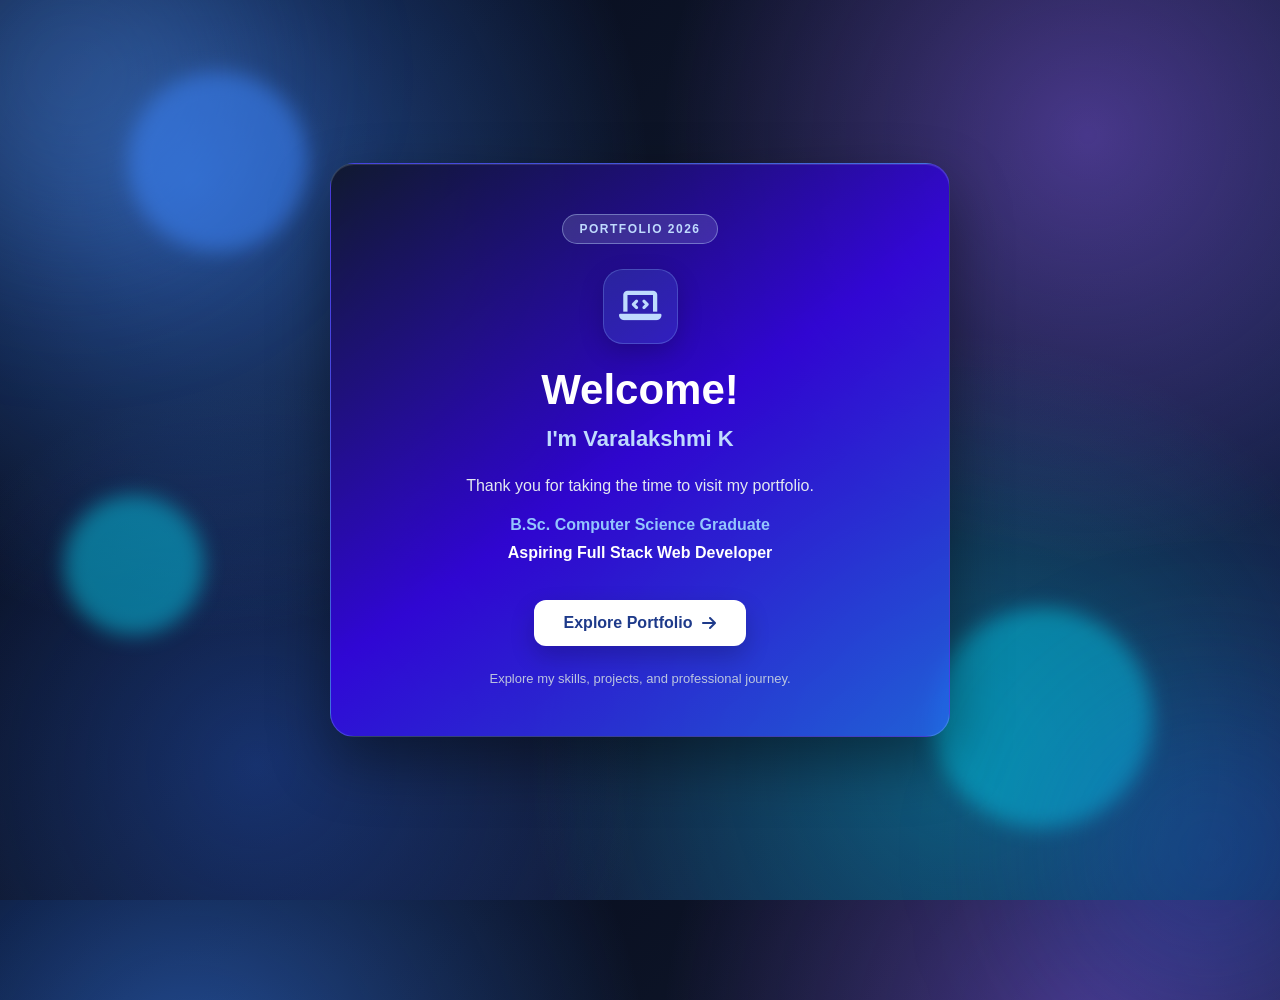
==== commit 4d1f0b9d: "Rename welcome.html to index.html" ====
--- a/index.html
+++ b/index.html
@@ -1,3 +1,4 @@
+
 <!DOCTYPE html>
 <html lang="en">
 
@@ -5,923 +6,703 @@
     <meta charset="UTF-8">
     <meta name="viewport" content="width=device-width, initial-scale=1.0">
 
-    <title>Varalakshmi K | Full Stack Developer</title>
-
-    <meta name="description"
-        content="Portfolio of Varalakshmi K, B.Sc. Computer Science Graduate and aspiring Full Stack Developer.">
-
-    <!-- Google Font -->
-    <link rel="preconnect" href="https://fonts.googleapis.com">
-    <link rel="preconnect" href="https://fonts.gstatic.com" crossorigin>
-
-    <link
-        href="https://fonts.googleapis.com/css2?family=Poppins:wght@300;400;500;600;700&display=swap"
-        rel="stylesheet">
+    <title>Welcome | Varalakshmi Portfolio</title>
 
     <!-- Font Awesome -->
-    <link
-        rel="stylesheet"
+    <link rel="stylesheet"
         href="https://cdnjs.cloudflare.com/ajax/libs/font-awesome/6.5.1/css/all.min.css">
 
-    <!-- Main CSS -->
-    <link rel="stylesheet" href="style.css">
+    <style>
+
+        /* ==============================
+           RESET
+        ============================== */
+
+        * {
+            margin: 0;
+            padding: 0;
+            box-sizing: border-box;
+            font-family: "Segoe UI", Arial, sans-serif;
+        }
+
+
+        /* ==============================
+           BODY
+        ============================== */
+
+        body {
+    min-height: 100vh;
+
+    display: flex;
+    justify-content: center;
+    align-items: center;
+
+    padding: 20px;
+
+    background:
+        radial-gradient(
+            circle at 15% 20%,
+            rgba(59, 130, 246, 0.55),
+            transparent 35%
+        ),
+        radial-gradient(
+            circle at 85% 15%,
+            rgba(139, 92, 246, 0.45),
+            transparent 32%
+        ),
+        radial-gradient(
+            circle at 75% 85%,
+            rgba(6, 182, 212, 0.40),
+            transparent 35%
+        ),
+        radial-gradient(
+            circle at 20% 85%,
+            rgba(37, 99, 235, 0.35),
+            transparent 30%
+        ),
+        linear-gradient(
+            135deg,
+            #020617,
+            #0F172A 45%,
+            #172554
+        );
+
+    position: relative;
+    overflow: hidden;
+}
+
+
+        /* ==============================
+           BACKGROUND GLOW
+        ============================== */
+
+        body::before {
+            content: "";
+
+            position: absolute;
+
+            width: 350px;
+            height: 350px;
+
+            background: rgba(96, 165, 250, 0.25);
+
+            border-radius: 50%;
+
+            filter: blur(80px);
+
+            top: -100px;
+            left: -100px;
+        }
+
+
+        body::after {
+            content: "";
+
+            position: absolute;
+
+            width: 300px;
+            height: 300px;
+
+            background: rgba(37, 99, 235, 0.25);
+
+            border-radius: 50%;
+
+            filter: blur(80px);
+
+            bottom: -100px;
+            right: -80px;
+        }
+        .gradient-shape {
+    position: absolute;
+    border-radius: 50%;
+    filter: blur(10px);
+    opacity: 0.55;
+    animation: float 3s ease-in-out infinite;
+}
+
+.shape-one {
+    width: 180px;
+    height: 180px;
+    background: #3B82F6;
+    top: 8%;
+    left: 10%;
+}
+
+.shape-two {
+    width: 220px;
+    height: 220px;
+    background: #04b8d8;
+    bottom: 8%;
+    right: 10%;
+    animation-delay: 3s;
+}
+
+.shape-three {
+    width: 140px;
+    height: 140px;
+    background: #06B6D4;
+    top: 55%;
+    left: 5%;
+    animation-delay: 2s;
+}
+
+
+@keyframes float {
+    0%, 100% {
+        transform: translate(0, 0);
+    }
+
+    50% {
+        transform: translate(25px, -25px);
+    }
+}
+
+
+        /* ==============================
+           CARD
+        ============================== */
+
+        .card{
+    width:100%;
+    max-width:620px;
+
+    padding:50px 45px;
+
+    text-align:center;
+
+    background:linear-gradient(
+        145deg,
+        rgba(15,23,42,0.92),
+        rgba(52, 3, 230, 0.88),
+        rgba(37,99,235,0.82)
+    );
+
+    border:1px solid rgba(147,197,253,0.25);
+
+    border-radius:24px;
+
+    box-shadow:
+        0 25px 60px rgba(0,0,0,0.40),
+        inset 0 1px 0 rgba(255,255,255,0.12);
+
+    position:relative;
+    z-index:2;
+
+    animation:cardAppear 0.8s ease;
+}
+
+        /* ==============================
+           CARD ANIMATION
+        ============================== */
+
+        @keyframes cardAppear {
+
+            from {
+                opacity: 0;
+                transform: translateY(35px) scale(0.96);
+            }
+
+            to {
+                opacity: 1;
+                transform: translateY(0) scale(1);
+            }
+        }
+
+
+        /* ==============================
+           BADGE
+        ============================== */
+
+        .badge {
+
+            display: inline-block;
+
+            padding: 7px 16px;
+
+            margin-bottom: 25px;
+
+            border-radius: 30px;
+
+            background: rgba(219, 234, 254, 0.15);
+
+            border: 1px solid rgba(191, 219, 254, 0.4);
+
+            color: #BFDBFE;
+
+            font-size: 12px;
+
+            font-weight: 700;
+
+            letter-spacing: 1.5px;
+        }
+
+
+        /* ==============================
+           ICON
+        ============================== */
+
+        .icon{
+    width:75px;
+    height:75px;
+
+    margin:0 auto 22px;
+
+    display:flex;
+    justify-content:center;
+    align-items:center;
+
+    border-radius:20px;
+
+    background:rgba(96,165,250,0.15);
+
+    border:1px solid rgba(147,197,253,0.25);
+
+    color:#BFDBFE;
+
+    font-size:34px;
+
+    box-shadow:
+        0 8px 25px rgba(0,0,0,0.20);
+}
+
+
+        /* ==============================
+           HEADINGS
+        ============================== */
+
+        h1 {
+
+            color: #FFFFFF;
+
+            font-size: 42px;
+
+            font-weight: 700;
+
+            margin-bottom: 12px;
+        }
+
+
+        h2 {
+
+            color: #BFDBFE;
+
+            font-size: 22px;
+
+            font-weight: 600;
+
+            margin-bottom: 20px;
+        }
+
+
+        /* ==============================
+           DESCRIPTION
+        ============================== */
+
+        .intro {
+
+            color: #E2E8F0;
+
+            font-size: 16px;
+
+            line-height: 1.8;
+
+            max-width: 500px;
+
+            margin: auto;
+        }
+
+
+        .intro strong {
+
+            color: #FFFFFF;
+
+            font-weight: 600;
+        }
+
+
+        /* ==============================
+           DEVELOPER ROLE
+        ============================== */
+
+        .role {
+
+            display: inline-block;
+
+            margin-top: 10px;
+
+            color: #93C5FD;
+
+            font-weight: 600;
+        }
+
+
+        /* ==============================
+           BUTTON AREA
+        ============================== */
+
+        .buttons {
+
+            margin-top: 32px;
+        }
+
+
+        /* ==============================
+           EXPLORE BUTTON
+        ============================== */
+
+        .explore-btn {
+
+            display: inline-flex;
+
+            align-items: center;
+
+            justify-content: center;
+
+            gap: 10px;
+
+            padding: 14px 30px;
+
+            border: none;
+
+            border-radius: 12px;
+
+            background: #FFFFFF;
+
+            color: #1E3A8A;
+
+            font-size: 16px;
+
+            font-weight: 700;
+
+            cursor: pointer;
+
+            box-shadow:
+                0 10px 25px rgba(0, 0, 0, 0.2);
+
+            transition: all 0.3s ease;
+        }
+
+
+        .explore-btn:hover {
+
+            transform: translateY(-3px);
+
+            background: #EFF6FF;
+
+            box-shadow:
+                0 15px 30px rgba(0, 0, 0, 0.3);
+        }
+
+
+        .explore-btn i {
+
+            transition: transform 0.3s ease;
+        }
+
+
+        .explore-btn:hover i {
+
+            transform: translateX(5px);
+        }
+
+
+        /* ==============================
+           SMALL FOOTER TEXT
+        ============================== */
+
+        .footer-text {
+
+            margin-top: 25px;
+
+            color: #CBD5E1;
+
+            font-size: 13px;
+
+            opacity: 0.9;
+        }
+
+
+       /* ==============================
+   MOBILE RESPONSIVE
+================================ */
+
+@media (max-width: 600px) {
+
+    body {
+        min-height: 100vh;
+        padding: 12px;
+        overflow: hidden;
+    }
+
+    /* Background shapes smaller */
+    .shape-one {
+        width: 110px;
+        height: 110px;
+        top: 5%;
+        left: -20px;
+    }
+
+    .shape-two {
+        width: 130px;
+        height: 130px;
+        bottom: 5%;
+        right: -25px;
+    }
+
+    .shape-three {
+        width: 90px;
+        height: 90px;
+        left: -25px;
+    }
+
+    /* MOBILE CARD */
+    .card {
+        width: 100%;
+        max-width: 360px;
+
+        padding: 28px 20px;
+
+        border-radius: 18px;
+    }
+
+    /* Badge */
+    .badge {
+        padding: 6px 13px;
+        margin-bottom: 18px;
+        font-size: 10px;
+        letter-spacing: 1.2px;
+    }
+
+    /* Icon */
+    .icon {
+        width: 58px;
+        height: 58px;
+
+        margin: 0 auto 16px;
+
+        border-radius: 15px;
+
+        font-size: 25px;
+    }
+
+    /* Heading */
+    h1 {
+        font-size: 30px;
+        margin-bottom: 8px;
+    }
+
+    h2 {
+        font-size: 17px;
+        margin-bottom: 14px;
+    }
+
+    /* Description */
+    .intro {
+        font-size: 13px;
+        line-height: 1.6;
+    }
+
+    .role {
+        margin-top: 7px;
+        font-size: 13px;
+    }
+
+    /* Button */
+    .buttons {
+        margin-top: 22px;
+    }
+
+    .explore-btn {
+        width: 100%;
+        max-width: 250px;
+
+        padding: 12px 18px;
+
+        border-radius: 10px;
+
+        font-size: 14px;
+    }
+
+    /* Footer */
+    .footer-text {
+        margin-top: 18px;
+        font-size: 11px;
+        line-height: 1.5;
+    }
+}
+
+
+/* ==============================
+   VERY SMALL MOBILE
+================================ */
+
+@media (max-width: 380px) {
+
+    body {
+        padding: 10px;
+    }
+
+    .card {
+        max-width: 330px;
+        padding: 24px 17px;
+        border-radius: 16px;
+    }
+
+    .badge {
+        font-size: 9px;
+        margin-bottom: 15px;
+    }
+
+    .icon {
+        width: 52px;
+        height: 52px;
+        font-size: 22px;
+        margin-bottom: 13px;
+    }
+
+    h1 {
+        font-size: 27px;
+    }
+
+    h2 {
+        font-size: 16px;
+    }
+
+    .intro {
+        font-size: 12px;
+        line-height: 1.5;
+    }
+
+    .role {
+        font-size: 12px;
+    }
+
+    .explore-btn {
+        max-width: 230px;
+        padding: 11px 15px;
+        font-size: 13px;
+    }
+
+    .footer-text {
+        font-size: 10px;
+        margin-top: 15px;
+    }
+}
+
+    </style>
 </head>
 
+
 <body>
-
-    <!-- ================= BACKGROUND GRAPHICS ================= -->
-
-    <div class="bg-shape shape-one" aria-hidden="true"></div>
-    <div class="bg-shape shape-two" aria-hidden="true"></div>
-    <div class="bg-shape shape-three" aria-hidden="true"></div>
-
-
-    <!-- ================= NAVBAR ================= -->
-
-    <header>
-        <nav class="navbar" aria-label="Main Navigation">
-
-            <a href="#home" class="logo" aria-label="Varalakshmi Home">
-                Varalakshmi<span>.</span>
-            </a>
+    <div class="gradient-shape shape-one"></div>
+<div class="gradient-shape shape-two"></div>
+<div class="gradient-shape shape-three"></div>
+
+
+
+    <!-- ==============================
+         WELCOME CARD
+    ============================== -->
+
+    <div class="card">
+
+
+        <!-- Portfolio Badge -->
+
+        <div class="badge">
+            PORTFOLIO 2026
+        </div>
+
+
+        <!-- Developer Icon -->
+
+        <div class="icon">
+
+            <i class="fas fa-laptop-code"></i>
+
+        </div>
+
+
+        <!-- Welcome Heading -->
+
+        <h1>
+            Welcome!
+        </h1>
+
+
+        <!-- Name -->
+
+        <h2>
+            I'm Varalakshmi K
+        </h2>
+
+
+        <!-- Introduction -->
+
+        <p class="intro">
+
+            Thank you for taking the time to visit my portfolio.
+
+            <br>
+
+            <span class="role">
+                B.Sc. Computer Science Graduate
+            </span>
+
+            <br>
+
+            <strong>
+                Aspiring Full Stack Web Developer
+            </strong>
+
+        </p>
+
+
+        <!-- Button -->
+
+        <div class="buttons">
 
             <button
-                type="button"
-                class="menu-toggle"
-                aria-label="Open Menu"
-                aria-expanded="false"
-                aria-controls="navLinks">
-
-                <i class="fas fa-bars" aria-hidden="true"></i>
+                class="explore-btn"
+                onclick="openPortfolio()">
+
+                Explore Portfolio
+
+                <i class="fas fa-arrow-right"></i>
 
             </button>
 
-            <ul class="nav-links" id="navLinks">
-
-                <li>
-                    <a href="#home">Home</a>
-                </li>
-
-                <li>
-                    <a href="#about">About</a>
-                </li>
-
-                <li>
-                    <a href="#skills">Skills</a>
-                </li>
-
-                <li>
-                    <a href="#projects">Projects</a>
-                </li>
-
-                <li>
-                    <a href="#contact">Contact</a>
-                </li>
-
-            </ul>
-
-        </nav>
-    </header>
-
-
-    <!-- ================= MAIN CONTENT ================= -->
-
-    <main>
-
-        <!-- ================= HERO ================= -->
-
-        <section id="home" class="hero hidden">
-
-            <div class="hero-content">
-
-                <p class="hello-text">
-                    <i class="fas fa-hand-sparkles" aria-hidden="true"></i>
-                    Hello, I'm
-                </p>
-
-                <h1>
-                    Varalakshmi K
-                </h1>
-
-                <h2>
-                    <span id="typing"></span>
-                    <span class="cursor" aria-hidden="true">|</span>
-                </h2>
-
-                <p class="hero-description">
-                    A passionate Computer Science graduate interested in
-                    creating responsive websites, modern web applications,
-                    and practical digital solutions.
-                </p>
-
-
-                <!-- Hero Buttons -->
-
-                <div class="hero-buttons">
-
-                    <a href="#contact" class="primary-btn">
-                        <i class="fas fa-paper-plane" aria-hidden="true"></i>
-                        Hire Me
-                    </a>
-
-                    <a href="#projects" class="secondary-btn">
-                        <i class="fas fa-code" aria-hidden="true"></i>
-                        View Projects
-                    </a>
-
-                </div>
-
-
-                <!-- Social Links -->
-
-                <div class="hero-social">
-
-                    <a
-                        href="https://www.linkedin.com/in/vara24/"
-                        target="_blank"
-                        rel="noopener noreferrer"
-                        aria-label="LinkedIn">
-
-                        <i class="fab fa-linkedin-in" aria-hidden="true"></i>
-
-                    </a>
-
-                    <a
-                        href="https://github.com/vara2006-dev"
-                        target="_blank"
-                        rel="noopener noreferrer"
-                        aria-label="GitHub">
-
-                        <i class="fab fa-github" aria-hidden="true"></i>
-
-                    </a>
-
-                    <a
-                        href="https://www.instagram.com/_codes.creation_/"
-                        target="_blank"
-                        rel="noopener noreferrer"
-                        aria-label="Instagram">
-
-                        <i class="fab fa-instagram" aria-hidden="true"></i>
-
-                    </a>
-
-                    <a
-                        href="mailto:vara24000@gmail.com"
-                        aria-label="Send email">
-
-                        <i class="fas fa-envelope" aria-hidden="true"></i>
-
-                    </a>
-
-                </div>
-
-            </div>
-
-
-            <!-- Hero Profile -->
-
-            <div class="hero-profile">
-
-                <div class="profile-glow" aria-hidden="true"></div>
-
-                <div class="profile-circle">
-
-                    <img
-                        src="img/hp.png"
-                        alt="Varalakshmi K profile photo"
-                        loading="eager">
-
-                </div>
-
-                <div class="profile-badge">
-
-                    <i class="fas fa-code" aria-hidden="true"></i>
-
-                    <span>
-                        Web Developer
-                    </span>
-
-                </div>
-
-            </div>
-
-        </section>
-
-
-        <!-- ================= ABOUT ================= -->
-
-        <section id="about" class="section hidden">
-
-            <div class="section-heading">
-
-                <p>
-                    GET TO KNOW ME
-                </p>
-
-                <h2>
-                    About Me
-                </h2>
-
-            </div>
-
-
-            <div class="about-container">
-
-                <!-- About Image -->
-
-                <div class="about-image">
-
-                    <div class="about-image-border">
-
-                        <img
-                            src="img/profile.jpg"
-                            alt="Varalakshmi K"
-                            loading="lazy">
-
-                    </div>
-
-                </div>
-
-
-                <!-- About Content -->
-
-                <div class="about-content">
-
-                    <h3>
-                        Building ideas into
-                        <span>digital experiences.</span>
-                    </h3>
-
-                    <p>
-                        I am <strong>Varalakshmi K</strong>, a B.Sc.
-                        Computer Science graduate with a strong interest
-                        in Full Stack Web Development.
-                    </p>
-
-                    <p>
-                        I enjoy designing responsive, user-friendly
-                        websites and developing modern web applications.
-                        I am continuously learning new technologies and
-                        looking for opportunities to start my career in
-                        the IT industry.
-                    </p>
-
-
-                    <!-- About Details -->
-
-                    <div class="about-details">
-
-                        <div>
-                            <i class="fas fa-graduation-cap" aria-hidden="true"></i>
-
-                            <span>
-                                B.Sc. Computer Science
-                            </span>
-                        </div>
-
-                        <div>
-                            <i class="fas fa-location-dot" aria-hidden="true"></i>
-
-                            <span>
-                                Tamil Nadu, India
-                            </span>
-                        </div>
-
-                        <div>
-                            <i class="fas fa-laptop-code" aria-hidden="true"></i>
-
-                            <span>
-                                Web Development
-                            </span>
-                        </div>
-
-                        <div>
-                            <i class="fas fa-briefcase" aria-hidden="true"></i>
-
-                            <span>
-                                Open to Opportunities
-                            </span>
-                        </div>
-
-                    </div>
-
-
-                    <!-- Resume -->
-
-                   <a href="Resume.pdf" download class="resume-btn">
-    <i class="fas fa-download"></i>
-    Download Resume
-</a>
-
-                </div>
-
-            </div>
-
-        </section>
-
-
-        <!-- ================= SKILLS ================= -->
-
-        <section id="skills" class="section hidden">
-
-            <div class="section-heading">
-
-                <p>
-                    MY TECHNOLOGIES
-                </p>
-
-                <h2>
-                    Skills
-                </h2>
-
-            </div>
-
-
-            <div class="skills-container">
-
-                <!-- HTML -->
-
-                <div class="skill-card">
-
-                    <div class="skill-icon html">
-                        <i class="fab fa-html5" aria-hidden="true"></i>
-                    </div>
-
-                    <h3>HTML</h3>
-
-                    <p>
-                        Semantic and structured web pages.
-                    </p>
-
-                </div>
-
-
-                <!-- CSS -->
-
-                <div class="skill-card">
-
-                    <div class="skill-icon css">
-                        <i class="fab fa-css3-alt" aria-hidden="true"></i>
-                    </div>
-
-                    <h3>CSS</h3>
-
-                    <p>
-                        Responsive layouts and modern UI design.
-                    </p>
-
-                </div>
-
-
-                <!-- JavaScript -->
-
-                <div class="skill-card">
-
-                    <div class="skill-icon javascript">
-                        <i class="fab fa-js" aria-hidden="true"></i>
-                    </div>
-
-                    <h3>JavaScript</h3>
-
-                    <p>
-                        Interactive and dynamic web experiences.
-                    </p>
-
-                </div>
-
-
-                <!-- Python -->
-
-                <div class="skill-card">
-
-                    <div class="skill-icon python">
-                        <i class="fab fa-python" aria-hidden="true"></i>
-                    </div>
-
-                    <h3>Python</h3>
-
-                    <p>
-                        Programming and problem-solving.
-                    </p>
-
-                </div>
-
-
-                <!-- PHP -->
-
-                <div class="skill-card">
-
-                    <div class="skill-icon php">
-                        <i class="fab fa-php" aria-hidden="true"></i>
-                    </div>
-
-                    <h3>PHP</h3>
-
-                    <p>
-                        Server-side web development.
-                    </p>
-
-                </div>
-
-
-                <!-- MySQL -->
-
-                <div class="skill-card">
-
-                    <div class="skill-icon mysql">
-                        <i class="fas fa-database" aria-hidden="true"></i>
-                    </div>
-
-                    <h3>MySQL</h3>
-
-                    <p>
-                        Database management and queries.
-                    </p>
-
-                </div>
-
-
-                <!-- GitHub -->
-
-                <div class="skill-card">
-
-                    <div class="skill-icon github">
-                        <i class="fab fa-github" aria-hidden="true"></i>
-                    </div>
-
-                    <h3>GitHub</h3>
-
-                    <p>
-                        Version control and project management.
-                    </p>
-
-                </div>
-
-
-                <!-- Responsive Design -->
-
-                <div class="skill-card">
-
-                    <div class="skill-icon responsive">
-                        <i class="fas fa-mobile-screen" aria-hidden="true"></i>
-                    </div>
-
-                    <h3>Responsive Design</h3>
-
-                    <p>
-                        Mobile-friendly website development.
-                    </p>
-
-                </div>
-
-            </div>
-
-        </section>
-
-
-        <!-- ================= PROJECTS ================= -->
-
-        <section id="projects" class="section hidden">
-
-            <div class="section-heading">
-
-                <p>
-                    MY WORK
-                </p>
-
-                <h2>
-                    Projects
-                </h2>
-
-            </div>
-
-
-            <div class="projects-container">
-
-                <!-- ================= PROJECT 01 ================= -->
-
-                <article class="project-card">
-
-                    <div class="project-image">
-
-                        <img
-                            src="img/project1.png"
-                            alt="Departmental Management System"
-                            loading="lazy">
-
-                        <div
-                            class="project-overlay"
-                            aria-hidden="true">
-
-                            <i class="fas fa-building"></i>
-
-                        </div>
-
-                    </div>
-
-
-                    <div class="project-content">
-
-                        <span class="project-number">
-                            PROJECT 01
-                        </span>
-
-                        <h3>
-                            Departmental Management System
-                        </h3>
-
-                        <p>
-                            A full-stack department management system
-                            developed to manage student records,
-                            staff details, attendance, reports and
-                            department information efficiently.
-                        </p>
-
-
-                        <div class="project-tags">
-
-                            <span>HTML</span>
-                            <span>CSS</span>
-                            <span>JavaScript</span>
-                            <span>PHP</span>
-                            <span>MySQL</span>
-
-                        </div>
-
-                    </div>
-
-                </article>
-
-
-                <!-- ================= PROJECT 02 ================= -->
-
-                <article class="project-card">
-
-                    <div class="project-image">
-
-                        <img
-                            src="img/project3.png"
-                            alt="Personal Portfolio Website"
-                            loading="lazy">
-
-                        <div
-                            class="project-overlay"
-                            aria-hidden="true">
-
-                            <i class="fas fa-laptop-code"></i>
-
-                        </div>
-
-                    </div>
-
-
-                    <div class="project-content">
-
-                        <span class="project-number">
-                            PROJECT 02
-                        </span>
-
-                        <h3>
-                            Personal Portfolio Website
-                        </h3>
-
-                        <p>
-                            A modern responsive portfolio website
-                            developed to showcase my technical skills,
-                            projects, resume and professional profile
-                            through an interactive and user-friendly
-                            interface.
-                        </p>
-
-
-                        <div class="project-tags">
-
-                            <span>HTML</span>
-                            <span>CSS</span>
-                            <span>JavaScript</span>
-                            <span>Responsive Design</span>
-
-                        </div>
-
-                    </div>
-
-                </article>
-
-            </div>
-
-        </section>
-
-
-        <!-- ================= CONTACT ================= -->
-
-        <section id="contact" class="section hidden">
-
-            <div class="section-heading">
-
-                <p>
-                    LET'S CONNECT
-                </p>
-
-                <h2>
-                    Contact Me
-                </h2>
-
-            </div>
-
-
-            <div class="contact-container">
-
-                <!-- Contact Information -->
-
-                <div class="contact-info">
-
-                    <h3>
-                        Let's work together.
-                    </h3>
-
-                    <p>
-                        I am currently looking for opportunities
-                        where I can use my skills, learn from
-                        experienced professionals and contribute
-                        to meaningful projects.
-                    </p>
-
-
-                    <div class="contact-details">
-
-                        <!-- Email -->
-
-                        <div class="contact-item">
-
-                            <div class="contact-icon">
-
-                                <i
-                                    class="fas fa-envelope"
-                                    aria-hidden="true">
-                                </i>
-
-                            </div>
-
-                            <div>
-
-                                <h4>
-                                    Email
-                                </h4>
-
-                                <a href="mailto:vara24000@gmail.com">
-                                    vara24000@gmail.com
-                                </a>
-
-                            </div>
-
-                        </div>
-
-
-                        <!-- Location -->
-
-                        <div class="contact-item">
-
-                            <div class="contact-icon">
-
-                                <i
-                                    class="fas fa-location-dot"
-                                    aria-hidden="true">
-                                </i>
-
-                            </div>
-
-                            <div>
-
-                                <h4>
-                                    Location
-                                </h4>
-
-                                <p>
-                                    Tamil Nadu, India
-                                </p>
-
-                            </div>
-
-                        </div>
-
-
-                        <!-- Role -->
-
-                        <div class="contact-item">
-
-                            <div class="contact-icon">
-
-                                <i
-                                    class="fas fa-code"
-                                    aria-hidden="true">
-                                </i>
-
-                            </div>
-
-                            <div>
-
-                                <h4>
-                                    Role
-                                </h4>
-
-                                <p>
-                                    Aspiring Full Stack Developer
-                                </p>
-
-                            </div>
-
-                        </div>
-
-                    </div>
-
-                </div>
-
-
-               <!-- Contact Form -->
-
-<form
-    class="contact-form"
-    id="contactForm"
-    action="contact.php"
-    method="POST">
-
-    <div class="input-group">
-
-        <label for="name">
-            Your Name
-        </label>
-
-        <input
-            type="text"
-            id="name"
-            name="name"
-            placeholder="Enter your name"
-            autocomplete="name"
-            required>
+        </div>
+
+
+        <!-- Footer -->
+
+        <p class="footer-text">
+
+            Explore my skills, projects, and professional journey.
+
+        </p>
+
 
     </div>
 
 
-    <div class="input-group">
-
-        <label for="email">
-            Your Email
-        </label>
-
-        <input
-            type="email"
-            id="email"
-            name="email"
-            placeholder="Enter your email"
-            autocomplete="email"
-            required>
-
-    </div>
-
-
-    <div class="input-group">
-
-        <label for="message">
-            Your Message
-        </label>
-
-        <textarea
-            id="message"
-            name="message"
-            placeholder="Write your message..."
-            rows="6"
-            required></textarea>
-
-    </div>
-
-
-    <button
-        type="submit"
-        class="send-btn"
-        id="sendMessageBtn">
-
-        <i
-            class="fas fa-paper-plane"
-            aria-hidden="true">
-        </i>
-
-        Send Message
-
-    </button>
-
-
-    <div
-        class="form-status"
-        id="formStatus"
-        role="status"
-        aria-live="polite">
-    </div>
-
-</form>
-
-        </section>
-
-    </main>
-
-
-    <!-- ================= FOOTER ================= -->
-
-    <footer>
-
-        <div class="footer-content">
-
-            <h3 class="footer-logo">
-                Varalakshmi<span>.</span>
-            </h3>
-
-            <p>
-                Aspiring Full Stack Developer |
-                B.Sc. Computer Science Graduate
-            </p>
-
-
-            <div class="social-links">
-
-                <!-- LinkedIn -->
-
-                <a
-                    href="https://www.linkedin.com/in/vara24/"
-                    target="_blank"
-                    rel="noopener noreferrer"
-                    aria-label="LinkedIn">
-
-                    <i
-                        class="fab fa-linkedin-in"
-                        aria-hidden="true">
-                    </i>
-
-                </a>
-
-
-                <!-- GitHub -->
-
-                <a
-                    href="https://github.com/vara2006-dev"
-                    target="_blank"
-                    rel="noopener noreferrer"
-                    aria-label="GitHub">
-
-                    <i
-                        class="fab fa-github"
-                        aria-hidden="true">
-                    </i>
-
-                </a>
-
-
-                <!-- Instagram -->
-
-                <a
-                    href="https://www.instagram.com/_codes.creation_/"
-                    target="_blank"
-                    rel="noopener noreferrer"
-                    aria-label="Instagram">
-
-                    <i
-                        class="fab fa-instagram"
-                        aria-hidden="true">
-                    </i>
-
-                </a>
-
-
-                <!-- Email -->
-
-                <a
-                    href="mailto:vara24000@gmail.com"
-                    aria-label="Send email">
-
-                    <i
-                        class="fas fa-envelope"
-                        aria-hidden="true">
-                    </i>
-
-                </a>
-
-            </div>
-
-
-            <div class="footer-line"></div>
-
-
-            <p class="copyright">
-                © 2026 Varalakshmi K. All Rights Reserved.
-            </p>
-
-        </div>
-
-    </footer>
-
-
-    <!-- JavaScript -->
-    <script src="script.js"></script>
+    <!-- ==============================
+         JAVASCRIPT
+    ============================== -->
+
+    <script>
+
+        function openPortfolio() {
+
+            window.location.href = "index.html";
+
+        }
+
+    </script>
+
 
 </body>
 
 </html>
+
